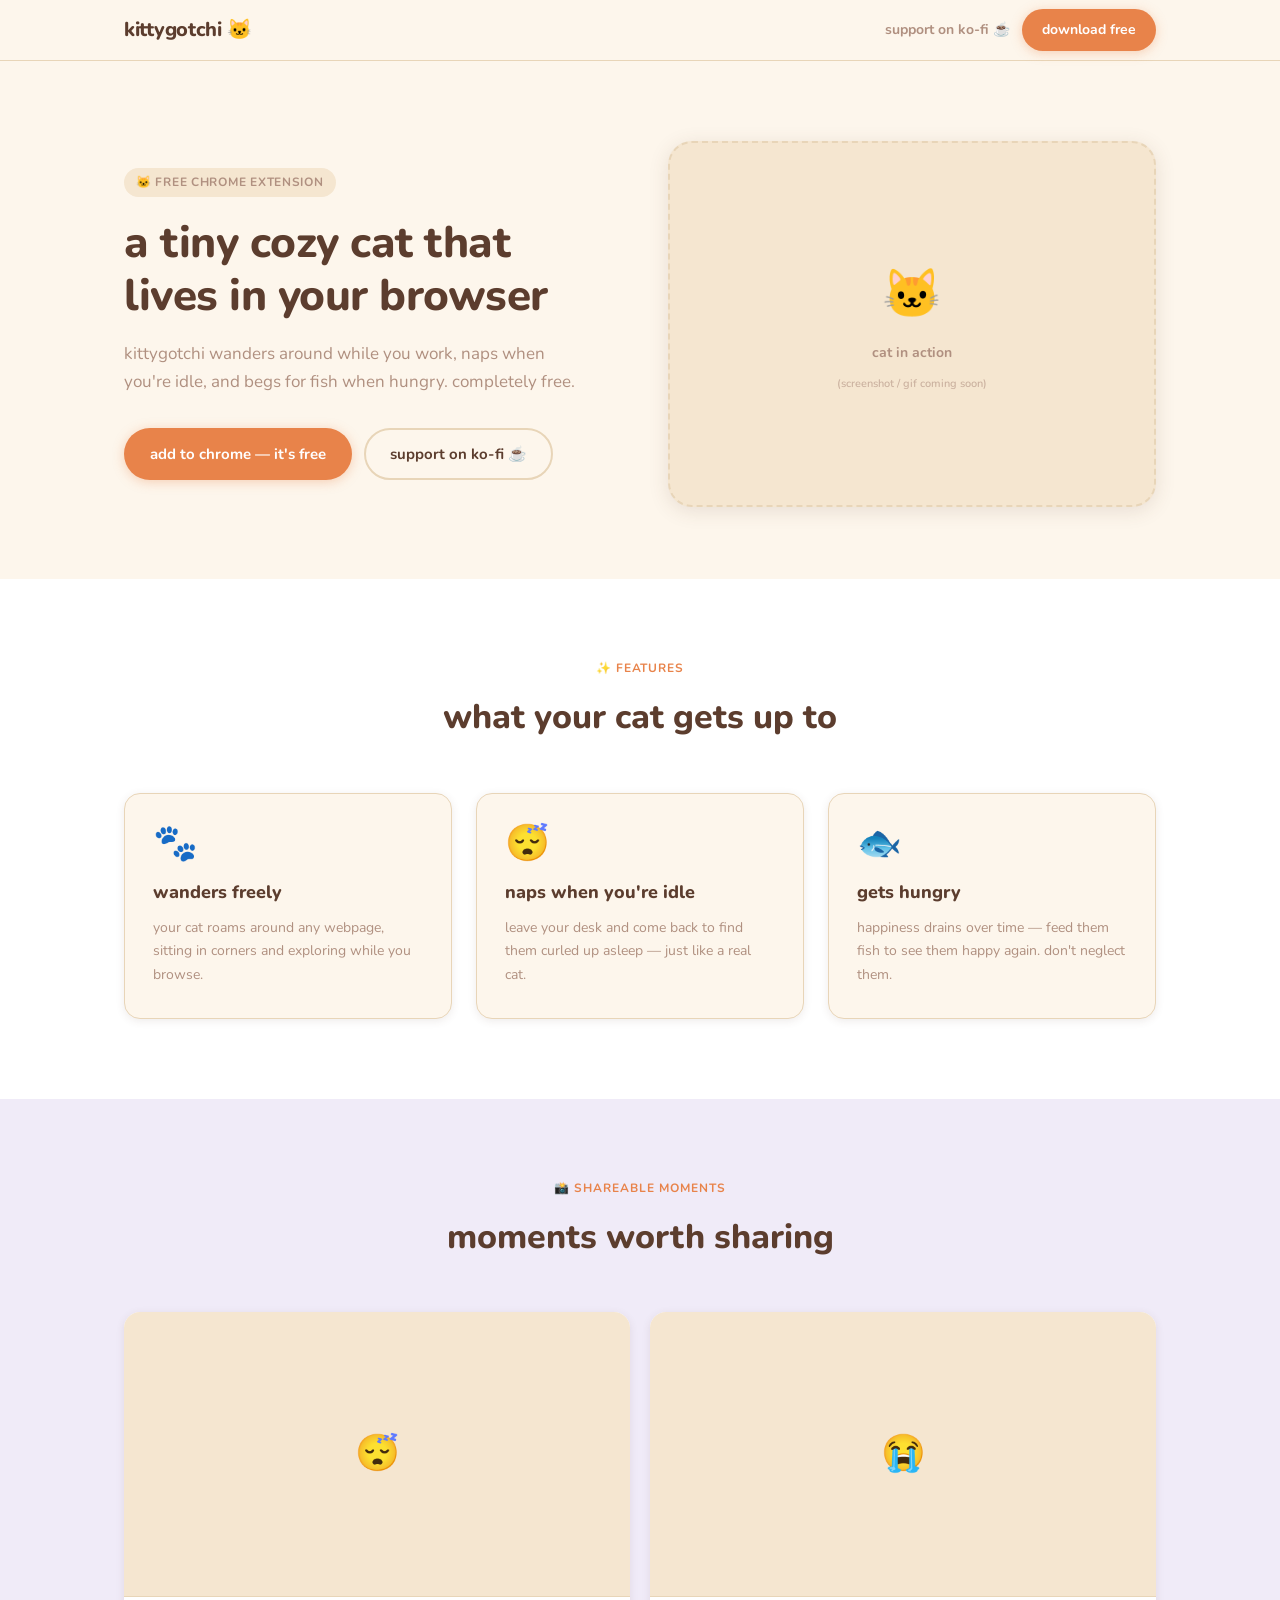
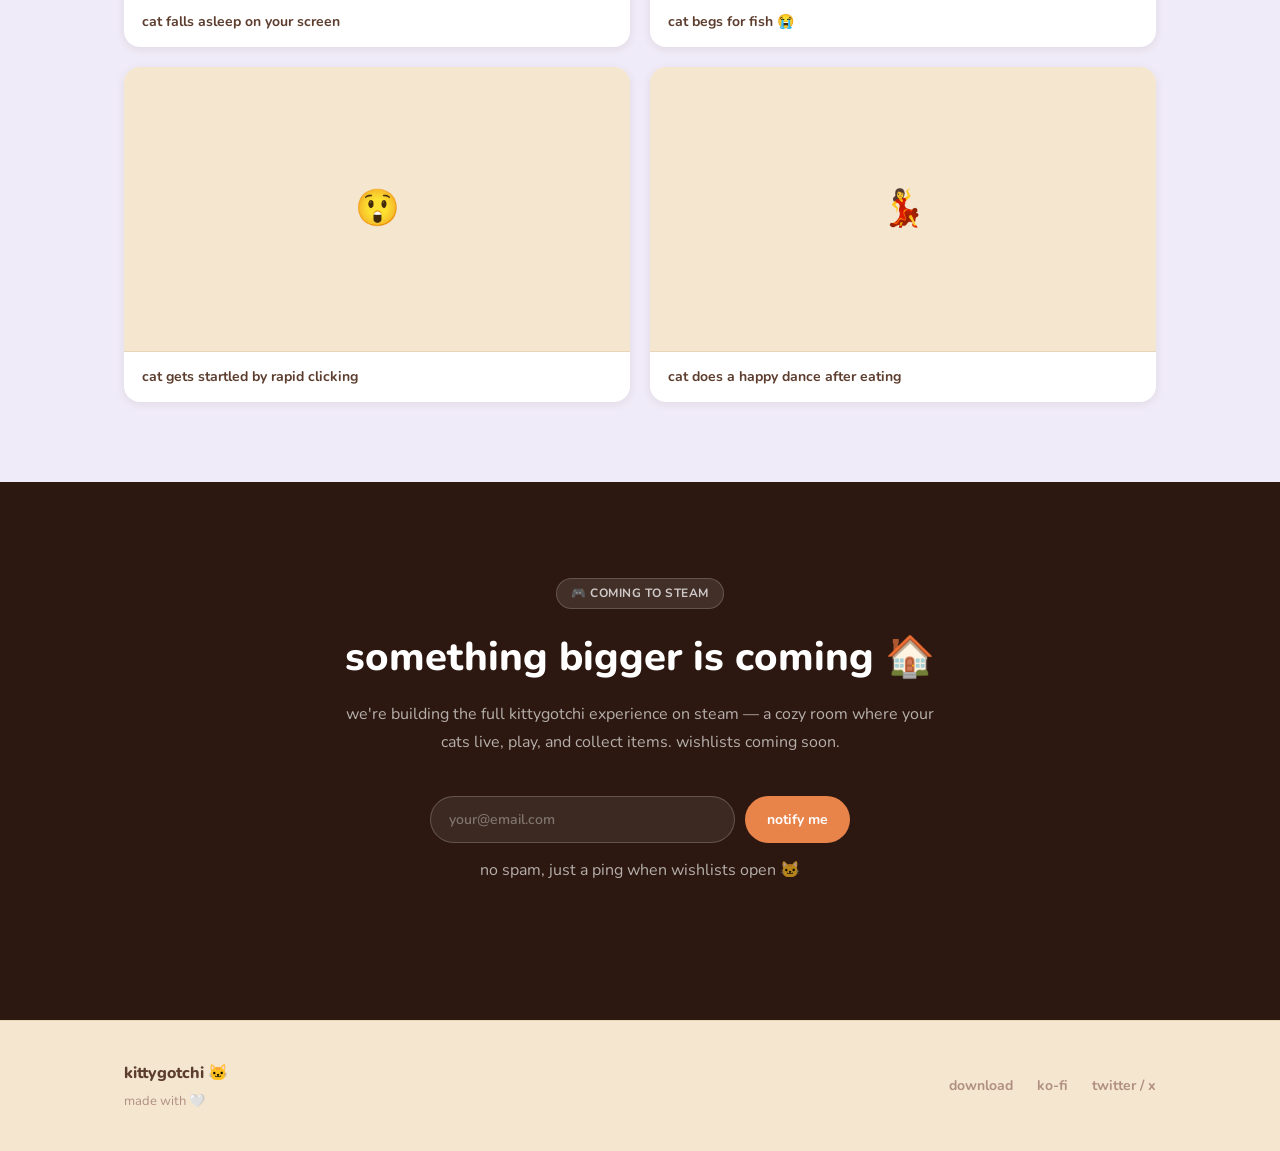
==== index.html @ 7ce7020f "initial landing page" ====
<!DOCTYPE html>
<html lang="en">
<head>
  <meta charset="UTF-8" />
  <meta name="viewport" content="width=device-width, initial-scale=1.0" />
  <title>kittygotchi — a tiny cozy cat that lives in your browser</title>
  <meta name="description" content="kittygotchi wanders around while you work, naps when you're idle, and begs for fish when hungry. free chrome extension." />
  <meta property="og:title" content="kittygotchi 🐱" />
  <meta property="og:description" content="a tiny cozy cat that lives in your browser" />
  <meta property="og:type" content="website" />
  <link rel="preconnect" href="https://fonts.googleapis.com" />
  <link rel="preconnect" href="https://fonts.gstatic.com" crossorigin />
  <link href="https://fonts.googleapis.com/css2?family=Nunito:wght@400;600;700;800&display=swap" rel="stylesheet" />
  <link rel="stylesheet" href="styles.css" />
</head>
<body>

  <!-- ── Nav ──────────────────────────────────────────────────────────────── -->
  <nav class="nav">
    <div class="container nav-inner">
      <a href="/" class="nav-logo">kittygotchi 🐱</a>
      <div class="nav-links">
        <a href="https://ko-fi.com/kittygotchi" target="_blank" rel="noopener" class="nav-kofi">
          support on ko-fi ☕
        </a>
        <a href="https://chromewebstore.google.com" class="btn btn-primary nav-download">
          download free
        </a>
      </div>
    </div>
  </nav>

  <!-- ── Hero ─────────────────────────────────────────────────────────────── -->
  <section class="hero">
    <div class="container hero-inner">
      <div class="hero-text">
        <div class="hero-tag">🐱 free chrome extension</div>
        <h1>a tiny cozy cat that lives in your browser</h1>
        <p class="hero-sub">
          kittygotchi wanders around while you work, naps when you're idle,
          and begs for fish when hungry. completely free.
        </p>
        <div class="hero-cta">
          <a href="https://chromewebstore.google.com" class="btn btn-primary">
            add to chrome — it's free
          </a>
          <a href="https://ko-fi.com/kittygotchi" target="_blank" rel="noopener" class="btn btn-outline">
            support on ko-fi ☕
          </a>
        </div>
      </div>

      <div class="hero-media">
        <div class="hero-media-icon">🐱</div>
        <span>cat in action</span>
        <span style="font-size:11px;font-weight:600;opacity:0.6;">(screenshot / gif coming soon)</span>
      </div>
    </div>
  </section>

  <!-- ── Features ─────────────────────────────────────────────────────────── -->
  <section class="features">
    <div class="container">
      <p class="section-label">✨ features</p>
      <h2 class="section-title">what your cat gets up to</h2>

      <div class="features-grid">
        <div class="feature-card">
          <div class="feature-icon">🐾</div>
          <h3>wanders freely</h3>
          <p>your cat roams around any webpage, sitting in corners and exploring while you browse.</p>
        </div>

        <div class="feature-card">
          <div class="feature-icon">😴</div>
          <h3>naps when you're idle</h3>
          <p>leave your desk and come back to find them curled up asleep — just like a real cat.</p>
        </div>

        <div class="feature-card">
          <div class="feature-icon">🐟</div>
          <h3>gets hungry</h3>
          <p>happiness drains over time — feed them fish to see them happy again. don't neglect them.</p>
        </div>
      </div>
    </div>
  </section>

  <!-- ── Viral moments ─────────────────────────────────────────────────────── -->
  <section class="moments">
    <div class="container">
      <p class="section-label">📸 shareable moments</p>
      <h2 class="section-title">moments worth sharing</h2>

      <div class="moments-grid">
        <div class="moment-card">
          <div class="moment-placeholder">😴</div>
          <div class="moment-caption">cat falls asleep on your screen</div>
        </div>

        <div class="moment-card">
          <div class="moment-placeholder">😭</div>
          <div class="moment-caption">cat begs for fish 😭</div>
        </div>

        <div class="moment-card">
          <div class="moment-placeholder">😲</div>
          <div class="moment-caption">cat gets startled by rapid clicking</div>
        </div>

        <div class="moment-card">
          <div class="moment-placeholder">💃</div>
          <div class="moment-caption">cat does a happy dance after eating</div>
        </div>
      </div>
    </div>
  </section>

  <!-- ── Steam teaser ───────────────────────────────────────────────────────── -->
  <section class="steam">
    <div class="container">
      <div class="steam-inner">
        <div class="steam-badge">🎮 coming to steam</div>
        <h2>something bigger is coming 🏠</h2>
        <p>
          we're building the full kittygotchi experience on steam — a cozy room
          where your cats live, play, and collect items. wishlists coming soon.
        </p>

        <form
          class="steam-form"
          action="https://formspree.io/f/placeholder"
          method="POST"
          id="waitlist-form"
        >
          <input
            class="steam-input"
            type="email"
            name="email"
            placeholder="your@email.com"
            required
            aria-label="Email address"
          />
          <button type="submit" class="steam-submit">notify me</button>
        </form>
        <p class="steam-note">no spam, just a ping when wishlists open 🐱</p>
      </div>
    </div>
  </section>

  <!-- ── Footer ─────────────────────────────────────────────────────────────── -->
  <footer class="footer">
    <div class="container footer-inner">
      <div>
        <div class="footer-brand">kittygotchi 🐱</div>
        <div class="footer-made">made with 🤍</div>
      </div>
      <nav class="footer-links" aria-label="Footer links">
        <a href="https://chromewebstore.google.com">download</a>
        <a href="https://ko-fi.com/kittygotchi" target="_blank" rel="noopener">ko-fi</a>
        <a href="https://twitter.com/kittygotchi" target="_blank" rel="noopener">twitter / x</a>
      </nav>
    </div>
  </footer>

  <script>
    // Formspree success / error feedback
    const form = document.getElementById('waitlist-form');
    form.addEventListener('submit', async (e) => {
      e.preventDefault();
      const btn = form.querySelector('.steam-submit');
      const original = btn.textContent;
      btn.textContent = 'sending…';
      btn.disabled = true;

      try {
        const res = await fetch(form.action, {
          method: 'POST',
          body: new FormData(form),
          headers: { Accept: 'application/json' },
        });
        if (res.ok) {
          btn.textContent = '✓ you\'re on the list!';
          form.reset();
        } else {
          throw new Error();
        }
      } catch {
        btn.textContent = 'try again';
        btn.disabled = false;
      }
    });
  </script>

</body>
</html>
---- styles.css ----
/* ── Reset & base ─────────────────────────────────────────────────────────── */
*, *::before, *::after { box-sizing: border-box; margin: 0; padding: 0; }

:root {
  --brown:      #5C3D2E;
  --orange:     #E8834A;
  --orange-dk:  #C4622D;
  --cream:      #FDF6EC;
  --beige:      #F5E6D0;
  --border:     #E8D5B8;
  --muted:      #B09080;
  --dark:       #2C1810;
  --lavender:   #F0EBF8;
  --white:      #FFFFFF;
  --shadow-sm:  0 2px 8px rgba(92,61,46,0.10);
  --shadow-md:  0 4px 20px rgba(92,61,46,0.13);
  --radius-sm:  10px;
  --radius-md:  16px;
  --radius-lg:  24px;
  --radius-full:9999px;
}

html { scroll-behavior: smooth; }

body {
  font-family: 'Nunito', sans-serif;
  color: var(--brown);
  background: var(--cream);
  line-height: 1.6;
  -webkit-font-smoothing: antialiased;
}

img { max-width: 100%; display: block; }
a { text-decoration: none; color: inherit; }

/* ── Utilities ────────────────────────────────────────────────────────────── */
.container {
  max-width: 1080px;
  margin: 0 auto;
  padding: 0 24px;
}

.btn {
  display: inline-flex;
  align-items: center;
  gap: 6px;
  padding: 12px 24px;
  border-radius: var(--radius-full);
  font-family: 'Nunito', sans-serif;
  font-weight: 700;
  font-size: 15px;
  cursor: pointer;
  border: 2px solid transparent;
  transition: background 0.15s, transform 0.1s, box-shadow 0.15s;
  white-space: nowrap;
}
.btn:active { transform: scale(0.97); }

.btn-primary {
  background: var(--orange);
  color: #fff;
  box-shadow: 0 2px 12px rgba(232,131,74,0.35);
}
.btn-primary:hover { background: var(--orange-dk); box-shadow: 0 4px 18px rgba(232,131,74,0.4); }

.btn-outline {
  background: transparent;
  color: var(--brown);
  border-color: var(--border);
}
.btn-outline:hover { border-color: var(--orange); color: var(--orange); }

.btn-outline-white {
  background: transparent;
  color: #fff;
  border-color: rgba(255,255,255,0.4);
}
.btn-outline-white:hover { border-color: #fff; background: rgba(255,255,255,0.07); }

/* ── Nav ──────────────────────────────────────────────────────────────────── */
.nav {
  position: sticky;
  top: 0;
  z-index: 100;
  background: rgba(253,246,236,0.92);
  backdrop-filter: blur(12px);
  -webkit-backdrop-filter: blur(12px);
  border-bottom: 1px solid var(--border);
}

.nav-inner {
  display: flex;
  align-items: center;
  justify-content: space-between;
  height: 60px;
}

.nav-logo {
  font-size: 20px;
  font-weight: 800;
  color: var(--brown);
  letter-spacing: -0.3px;
}

.nav-links {
  display: flex;
  align-items: center;
  gap: 12px;
}

.nav-kofi {
  font-weight: 700;
  font-size: 14px;
  color: var(--muted);
  transition: color 0.15s;
}
.nav-kofi:hover { color: var(--orange); }

.nav-download {
  padding: 8px 18px;
  font-size: 14px;
}

/* ── Hero ─────────────────────────────────────────────────────────────────── */
.hero {
  background: var(--cream);
  padding: 80px 0 72px;
}

.hero-inner {
  display: grid;
  grid-template-columns: 1fr 1fr;
  gap: 56px;
  align-items: center;
}

.hero-tag {
  display: inline-flex;
  align-items: center;
  gap: 6px;
  background: var(--beige);
  color: var(--muted);
  font-size: 12px;
  font-weight: 700;
  letter-spacing: 0.06em;
  text-transform: uppercase;
  padding: 5px 12px;
  border-radius: var(--radius-full);
  margin-bottom: 20px;
}

.hero h1 {
  font-size: clamp(28px, 4vw, 44px);
  font-weight: 800;
  line-height: 1.2;
  color: var(--brown);
  margin-bottom: 18px;
  letter-spacing: -0.5px;
}

.hero-sub {
  font-size: 17px;
  color: var(--muted);
  margin-bottom: 32px;
  max-width: 460px;
  line-height: 1.65;
}

.hero-cta {
  display: flex;
  align-items: center;
  gap: 12px;
  flex-wrap: wrap;
}

.hero-media {
  background: var(--beige);
  border-radius: var(--radius-lg);
  box-shadow: var(--shadow-md);
  aspect-ratio: 4/3;
  display: flex;
  flex-direction: column;
  align-items: center;
  justify-content: center;
  gap: 10px;
  border: 2px dashed var(--border);
  color: var(--muted);
  font-size: 14px;
  font-weight: 700;
}

.hero-media-icon {
  font-size: 48px;
}

/* ── Features ─────────────────────────────────────────────────────────────── */
.features {
  padding: 80px 0;
  background: var(--white);
}

.section-label {
  text-align: center;
  font-size: 12px;
  font-weight: 700;
  letter-spacing: 0.08em;
  text-transform: uppercase;
  color: var(--orange);
  margin-bottom: 12px;
}

.section-title {
  text-align: center;
  font-size: clamp(22px, 3vw, 34px);
  font-weight: 800;
  color: var(--brown);
  margin-bottom: 48px;
}

.features-grid {
  display: grid;
  grid-template-columns: repeat(3, 1fr);
  gap: 24px;
}

.feature-card {
  background: var(--cream);
  border-radius: var(--radius-md);
  padding: 32px 28px;
  box-shadow: var(--shadow-sm);
  border: 1px solid var(--border);
  transition: transform 0.2s, box-shadow 0.2s;
}
.feature-card:hover {
  transform: translateY(-3px);
  box-shadow: var(--shadow-md);
}

.feature-icon {
  font-size: 36px;
  margin-bottom: 16px;
  line-height: 1;
}

.feature-card h3 {
  font-size: 18px;
  font-weight: 800;
  color: var(--brown);
  margin-bottom: 10px;
}

.feature-card p {
  font-size: 14px;
  color: var(--muted);
  line-height: 1.65;
}

/* ── Viral moments ────────────────────────────────────────────────────────── */
.moments {
  padding: 80px 0;
  background: var(--lavender);
}

.moments-grid {
  display: grid;
  grid-template-columns: 1fr 1fr;
  gap: 20px;
}

.moment-card {
  background: var(--white);
  border-radius: var(--radius-md);
  overflow: hidden;
  box-shadow: var(--shadow-sm);
  transition: transform 0.2s, box-shadow 0.2s;
}
.moment-card:hover {
  transform: translateY(-3px);
  box-shadow: var(--shadow-md);
}

.moment-placeholder {
  background: var(--beige);
  aspect-ratio: 16/9;
  display: flex;
  align-items: center;
  justify-content: center;
  font-size: 36px;
  border-bottom: 1px solid var(--border);
}

.moment-caption {
  padding: 14px 18px;
  font-size: 14px;
  font-weight: 700;
  color: var(--brown);
}

/* ── Steam teaser ─────────────────────────────────────────────────────────── */
.steam {
  padding: 96px 0;
  background: var(--dark);
  color: #fff;
}

.steam-inner {
  max-width: 600px;
  margin: 0 auto;
  text-align: center;
}

.steam-badge {
  display: inline-flex;
  align-items: center;
  gap: 7px;
  background: rgba(255,255,255,0.10);
  border: 1px solid rgba(255,255,255,0.18);
  border-radius: var(--radius-full);
  padding: 5px 14px;
  font-size: 12px;
  font-weight: 700;
  color: rgba(255,255,255,0.75);
  letter-spacing: 0.05em;
  text-transform: uppercase;
  margin-bottom: 24px;
}

.steam h2 {
  font-size: clamp(24px, 3.5vw, 40px);
  font-weight: 800;
  line-height: 1.2;
  margin-bottom: 20px;
  color: #fff;
}

.steam p {
  font-size: 16px;
  color: rgba(255,255,255,0.65);
  line-height: 1.7;
  margin-bottom: 40px;
}

.steam-form {
  display: flex;
  gap: 10px;
  max-width: 420px;
  margin: 0 auto;
}

.steam-input {
  flex: 1;
  padding: 13px 18px;
  border-radius: var(--radius-full);
  border: 1.5px solid rgba(255,255,255,0.2);
  background: rgba(255,255,255,0.08);
  color: #fff;
  font-family: 'Nunito', sans-serif;
  font-size: 14px;
  font-weight: 600;
  outline: none;
  transition: border-color 0.15s, background 0.15s;
}
.steam-input::placeholder { color: rgba(255,255,255,0.35); }
.steam-input:focus {
  border-color: rgba(255,255,255,0.5);
  background: rgba(255,255,255,0.12);
}

.steam-submit {
  padding: 13px 22px;
  border-radius: var(--radius-full);
  background: var(--orange);
  color: #fff;
  font-family: 'Nunito', sans-serif;
  font-size: 14px;
  font-weight: 700;
  border: none;
  cursor: pointer;
  transition: background 0.15s, transform 0.1s;
  white-space: nowrap;
}
.steam-submit:hover { background: var(--orange-dk); }
.steam-submit:active { transform: scale(0.97); }

.steam-note {
  margin-top: 14px;
  font-size: 12px;
  color: rgba(255,255,255,0.35);
}

/* ── Footer ───────────────────────────────────────────────────────────────── */
.footer {
  background: var(--beige);
  border-top: 1px solid var(--border);
  padding: 40px 0;
}

.footer-inner {
  display: flex;
  align-items: center;
  justify-content: space-between;
  gap: 24px;
  flex-wrap: wrap;
}

.footer-brand {
  font-size: 16px;
  font-weight: 800;
  color: var(--brown);
}

.footer-made {
  font-size: 13px;
  color: var(--muted);
  margin-top: 4px;
}

.footer-links {
  display: flex;
  gap: 24px;
  flex-wrap: wrap;
}

.footer-links a {
  font-size: 14px;
  font-weight: 700;
  color: var(--muted);
  transition: color 0.15s;
}
.footer-links a:hover { color: var(--orange); }

/* ── Responsive ───────────────────────────────────────────────────────────── */
@media (max-width: 768px) {
  .hero-inner {
    grid-template-columns: 1fr;
    gap: 40px;
  }
  .hero-media { order: -1; }

  .features-grid { grid-template-columns: 1fr; gap: 16px; }

  .moments-grid { grid-template-columns: 1fr; }

  .steam-form { flex-direction: column; }

  .footer-inner { flex-direction: column; align-items: flex-start; gap: 20px; }

  .nav-kofi { display: none; }
}

@media (max-width: 480px) {
  .hero { padding: 48px 0 56px; }
  .hero-cta { flex-direction: column; align-items: flex-start; }
  .features, .moments, .steam { padding: 60px 0; }
  .section-title { margin-bottom: 32px; }
}
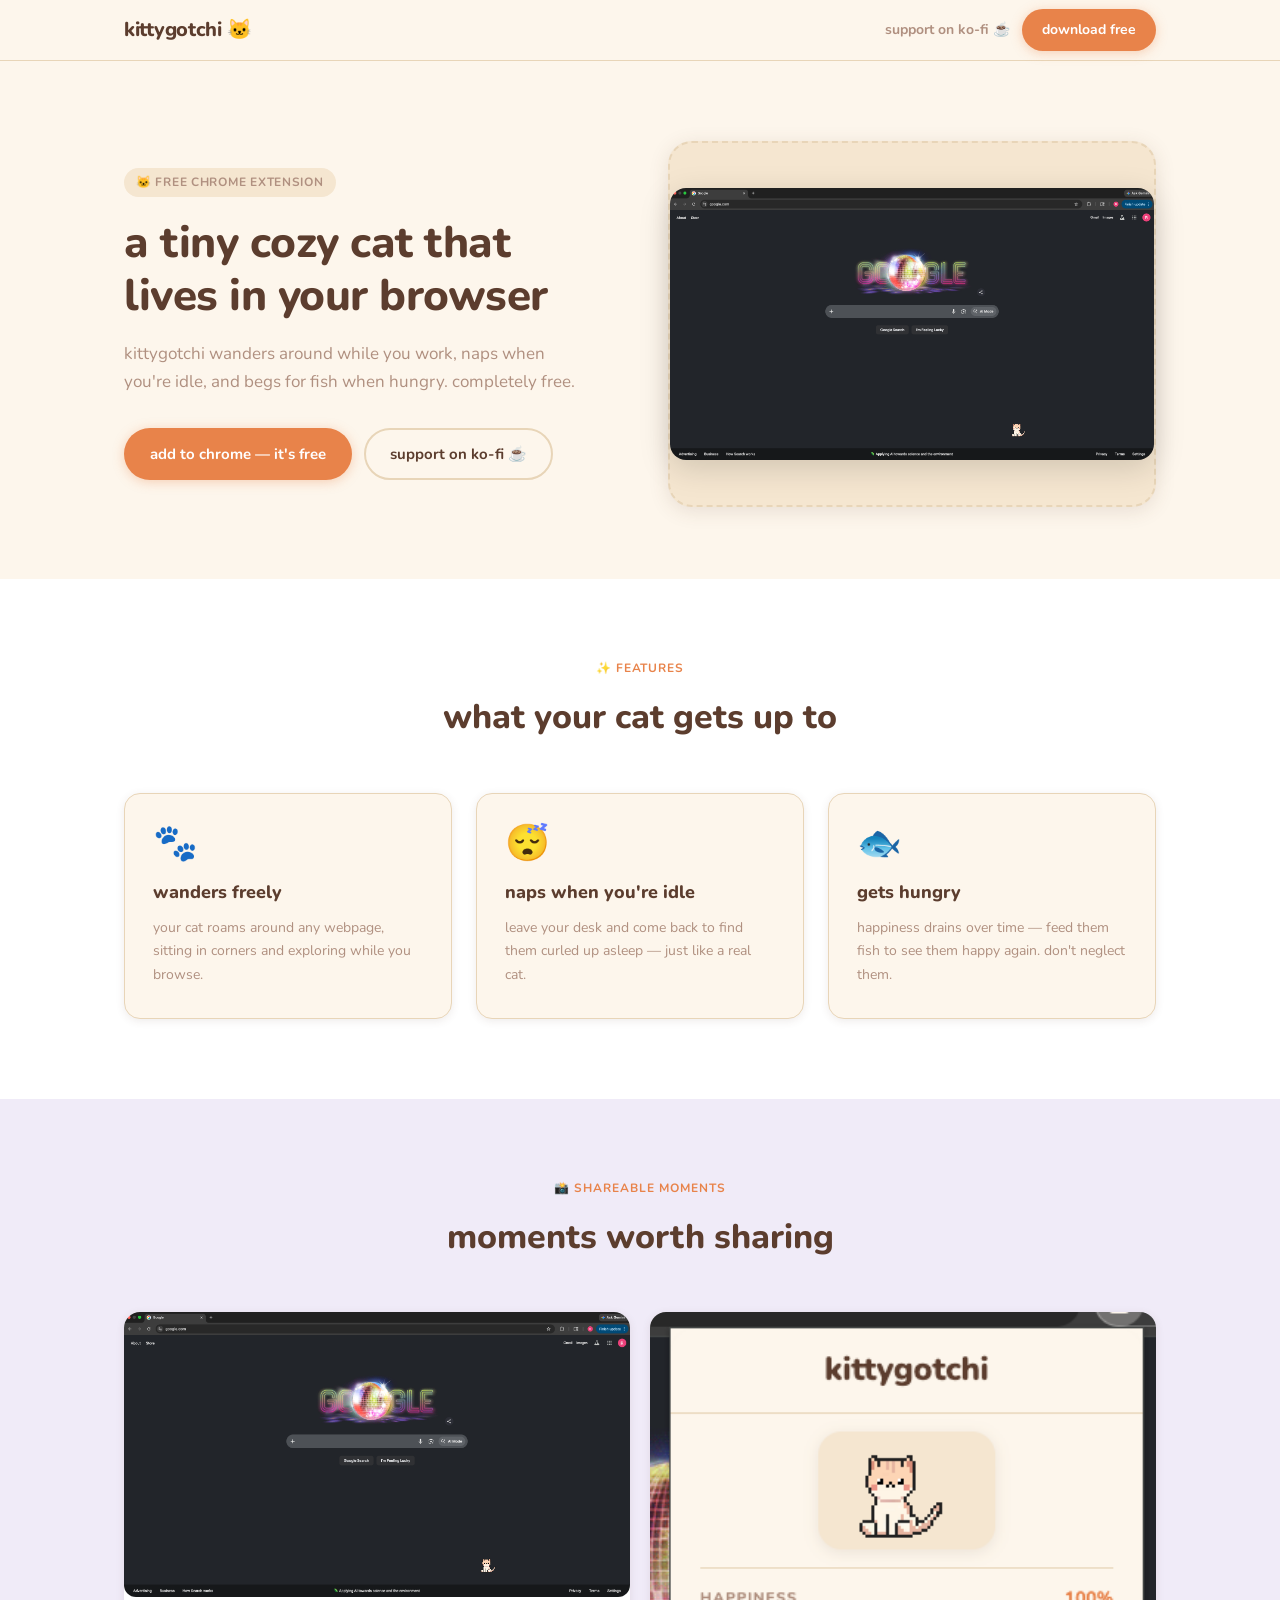
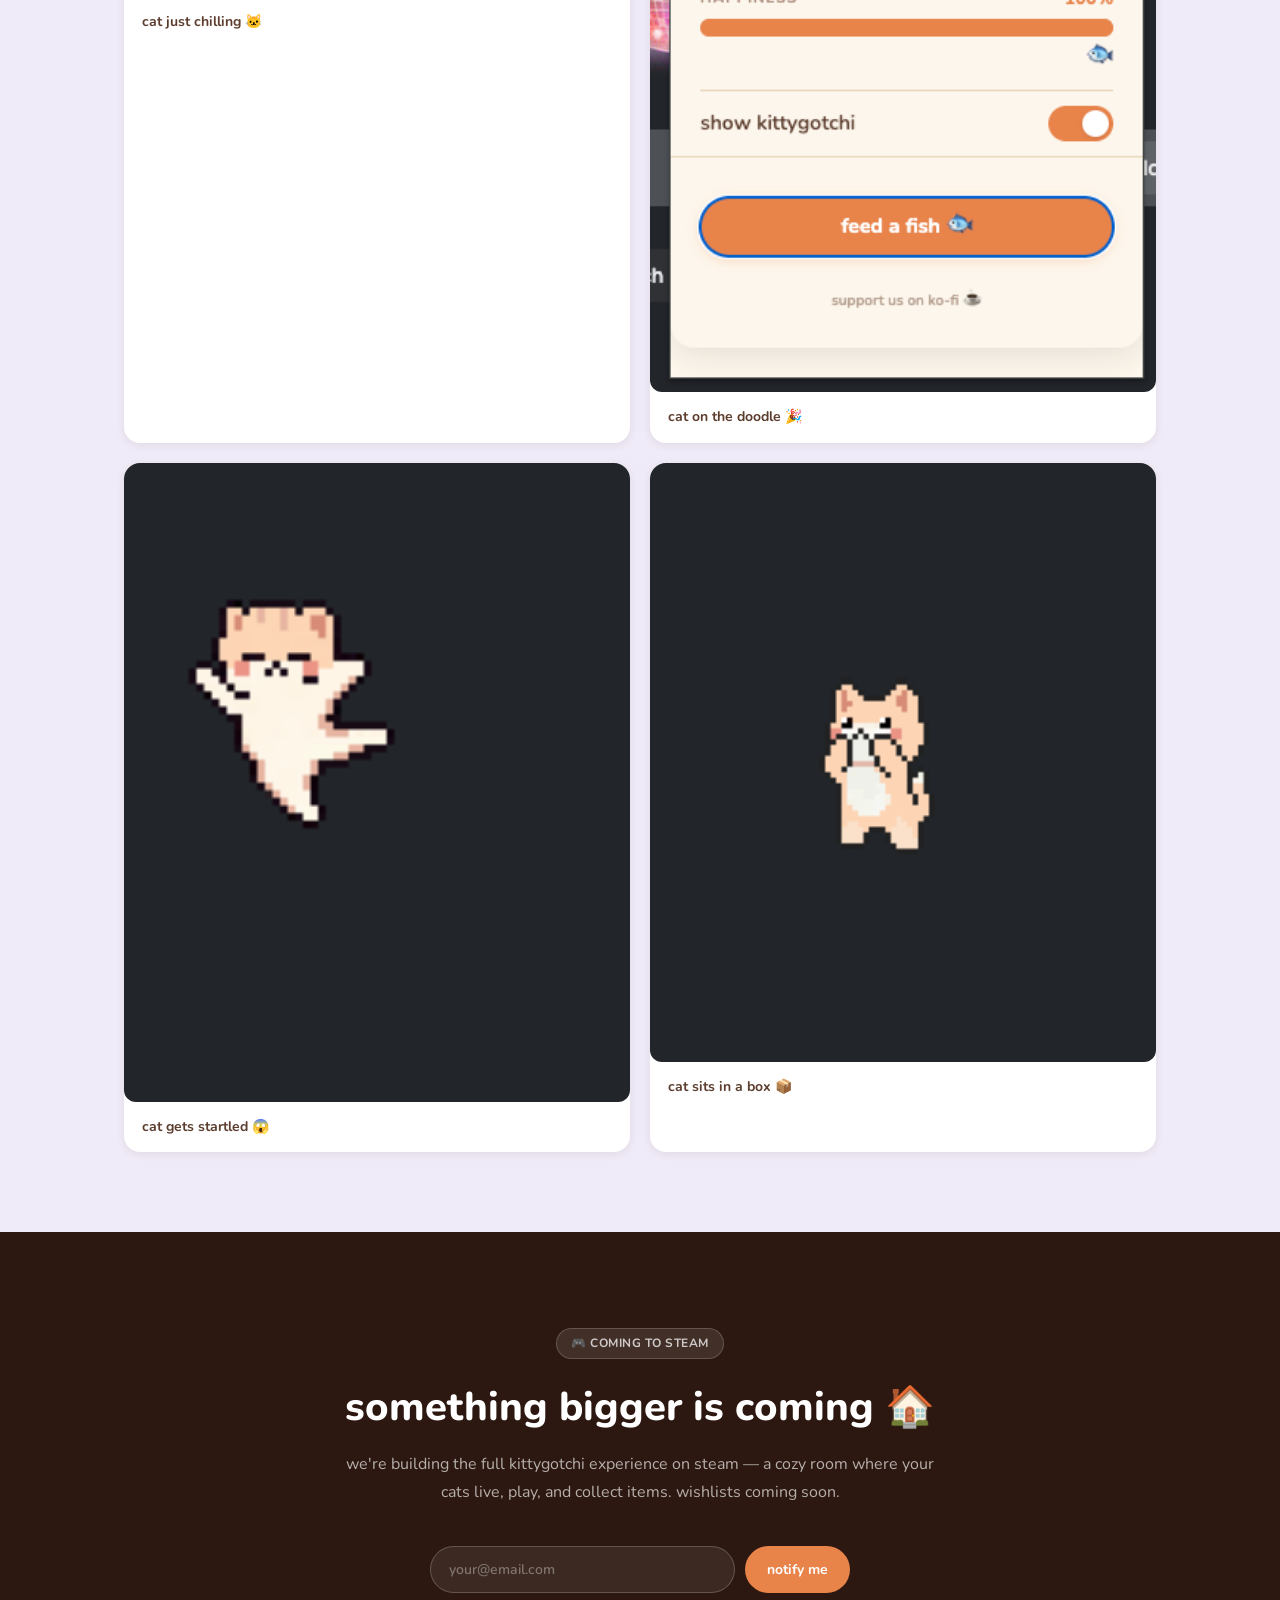
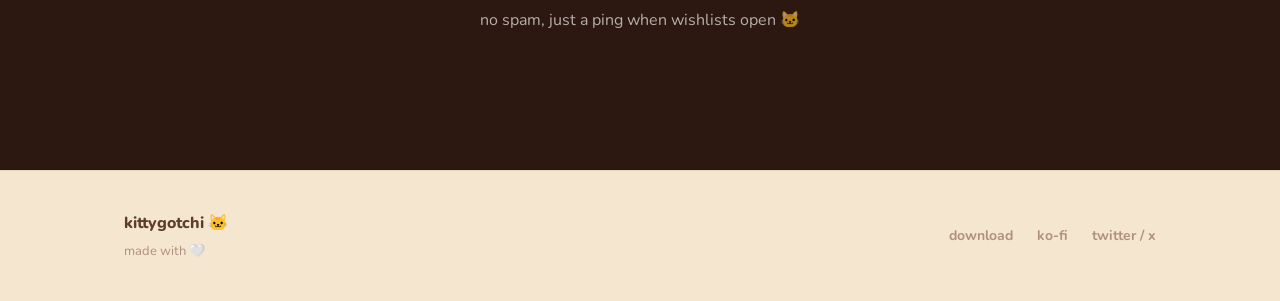
==== commit a7926a69: "add real screenshots Replace placeholder hero and viral moment cards with actual kittygotchi screens" ====
--- a/index.html
+++ b/index.html
@@ -11,7 +11,464 @@
   <link rel="preconnect" href="https://fonts.googleapis.com" />
   <link rel="preconnect" href="https://fonts.gstatic.com" crossorigin />
   <link href="https://fonts.googleapis.com/css2?family=Nunito:wght@400;600;700;800&display=swap" rel="stylesheet" />
-  <link rel="stylesheet" href="styles.css" />
+  <style>
+/* ── Reset & base ─────────────────────────────────────────────────────────── */
+*, *::before, *::after { box-sizing: border-box; margin: 0; padding: 0; }
+
+:root {
+  --brown:      #5C3D2E;
+  --orange:     #E8834A;
+  --orange-dk:  #C4622D;
+  --cream:      #FDF6EC;
+  --beige:      #F5E6D0;
+  --border:     #E8D5B8;
+  --muted:      #B09080;
+  --dark:       #2C1810;
+  --lavender:   #F0EBF8;
+  --white:      #FFFFFF;
+  --shadow-sm:  0 2px 8px rgba(92,61,46,0.10);
+  --shadow-md:  0 4px 20px rgba(92,61,46,0.13);
+  --radius-sm:  10px;
+  --radius-md:  16px;
+  --radius-lg:  24px;
+  --radius-full:9999px;
+}
+
+html { scroll-behavior: smooth; }
+
+body {
+  font-family: 'Nunito', sans-serif;
+  color: var(--brown);
+  background: var(--cream);
+  line-height: 1.6;
+  -webkit-font-smoothing: antialiased;
+}
+
+img { max-width: 100%; display: block; }
+a { text-decoration: none; color: inherit; }
+
+/* ── Utilities ────────────────────────────────────────────────────────────── */
+.container {
+  max-width: 1080px;
+  margin: 0 auto;
+  padding: 0 24px;
+}
+
+.btn {
+  display: inline-flex;
+  align-items: center;
+  gap: 6px;
+  padding: 12px 24px;
+  border-radius: var(--radius-full);
+  font-family: 'Nunito', sans-serif;
+  font-weight: 700;
+  font-size: 15px;
+  cursor: pointer;
+  border: 2px solid transparent;
+  transition: background 0.15s, transform 0.1s, box-shadow 0.15s;
+  white-space: nowrap;
+}
+.btn:active { transform: scale(0.97); }
+
+.btn-primary {
+  background: var(--orange);
+  color: #fff;
+  box-shadow: 0 2px 12px rgba(232,131,74,0.35);
+}
+.btn-primary:hover { background: var(--orange-dk); box-shadow: 0 4px 18px rgba(232,131,74,0.4); }
+
+.btn-outline {
+  background: transparent;
+  color: var(--brown);
+  border-color: var(--border);
+}
+.btn-outline:hover { border-color: var(--orange); color: var(--orange); }
+
+.btn-outline-white {
+  background: transparent;
+  color: #fff;
+  border-color: rgba(255,255,255,0.4);
+}
+.btn-outline-white:hover { border-color: #fff; background: rgba(255,255,255,0.07); }
+
+/* ── Nav ──────────────────────────────────────────────────────────────────── */
+.nav {
+  position: sticky;
+  top: 0;
+  z-index: 100;
+  background: rgba(253,246,236,0.92);
+  backdrop-filter: blur(12px);
+  -webkit-backdrop-filter: blur(12px);
+  border-bottom: 1px solid var(--border);
+}
+
+.nav-inner {
+  display: flex;
+  align-items: center;
+  justify-content: space-between;
+  height: 60px;
+}
+
+.nav-logo {
+  font-size: 20px;
+  font-weight: 800;
+  color: var(--brown);
+  letter-spacing: -0.3px;
+}
+
+.nav-links {
+  display: flex;
+  align-items: center;
+  gap: 12px;
+}
+
+.nav-kofi {
+  font-weight: 700;
+  font-size: 14px;
+  color: var(--muted);
+  transition: color 0.15s;
+}
+.nav-kofi:hover { color: var(--orange); }
+
+.nav-download {
+  padding: 8px 18px;
+  font-size: 14px;
+}
+
+/* ── Hero ─────────────────────────────────────────────────────────────────── */
+.hero {
+  background: var(--cream);
+  padding: 80px 0 72px;
+}
+
+.hero-inner {
+  display: grid;
+  grid-template-columns: 1fr 1fr;
+  gap: 56px;
+  align-items: center;
+}
+
+.hero-tag {
+  display: inline-flex;
+  align-items: center;
+  gap: 6px;
+  background: var(--beige);
+  color: var(--muted);
+  font-size: 12px;
+  font-weight: 700;
+  letter-spacing: 0.06em;
+  text-transform: uppercase;
+  padding: 5px 12px;
+  border-radius: var(--radius-full);
+  margin-bottom: 20px;
+}
+
+.hero h1 {
+  font-size: clamp(28px, 4vw, 44px);
+  font-weight: 800;
+  line-height: 1.2;
+  color: var(--brown);
+  margin-bottom: 18px;
+  letter-spacing: -0.5px;
+}
+
+.hero-sub {
+  font-size: 17px;
+  color: var(--muted);
+  margin-bottom: 32px;
+  max-width: 460px;
+  line-height: 1.65;
+}
+
+.hero-cta {
+  display: flex;
+  align-items: center;
+  gap: 12px;
+  flex-wrap: wrap;
+}
+
+.hero-media {
+  background: var(--beige);
+  border-radius: var(--radius-lg);
+  box-shadow: var(--shadow-md);
+  aspect-ratio: 4/3;
+  display: flex;
+  flex-direction: column;
+  align-items: center;
+  justify-content: center;
+  gap: 10px;
+  border: 2px dashed var(--border);
+  color: var(--muted);
+  font-size: 14px;
+  font-weight: 700;
+}
+
+.hero-media-icon {
+  font-size: 48px;
+}
+
+/* ── Features ─────────────────────────────────────────────────────────────── */
+.features {
+  padding: 80px 0;
+  background: var(--white);
+}
+
+.section-label {
+  text-align: center;
+  font-size: 12px;
+  font-weight: 700;
+  letter-spacing: 0.08em;
+  text-transform: uppercase;
+  color: var(--orange);
+  margin-bottom: 12px;
+}
+
+.section-title {
+  text-align: center;
+  font-size: clamp(22px, 3vw, 34px);
+  font-weight: 800;
+  color: var(--brown);
+  margin-bottom: 48px;
+}
+
+.features-grid {
+  display: grid;
+  grid-template-columns: repeat(3, 1fr);
+  gap: 24px;
+}
+
+.feature-card {
+  background: var(--cream);
+  border-radius: var(--radius-md);
+  padding: 32px 28px;
+  box-shadow: var(--shadow-sm);
+  border: 1px solid var(--border);
+  transition: transform 0.2s, box-shadow 0.2s;
+}
+.feature-card:hover {
+  transform: translateY(-3px);
+  box-shadow: var(--shadow-md);
+}
+
+.feature-icon {
+  font-size: 36px;
+  margin-bottom: 16px;
+  line-height: 1;
+}
+
+.feature-card h3 {
+  font-size: 18px;
+  font-weight: 800;
+  color: var(--brown);
+  margin-bottom: 10px;
+}
+
+.feature-card p {
+  font-size: 14px;
+  color: var(--muted);
+  line-height: 1.65;
+}
+
+/* ── Viral moments ────────────────────────────────────────────────────────── */
+.moments {
+  padding: 80px 0;
+  background: var(--lavender);
+}
+
+.moments-grid {
+  display: grid;
+  grid-template-columns: 1fr 1fr;
+  gap: 20px;
+}
+
+.moment-card {
+  background: var(--white);
+  border-radius: var(--radius-md);
+  overflow: hidden;
+  box-shadow: var(--shadow-sm);
+  transition: transform 0.2s, box-shadow 0.2s;
+}
+.moment-card:hover {
+  transform: translateY(-3px);
+  box-shadow: var(--shadow-md);
+}
+
+.moment-placeholder {
+  background: var(--beige);
+  aspect-ratio: 16/9;
+  display: flex;
+  align-items: center;
+  justify-content: center;
+  font-size: 36px;
+  border-bottom: 1px solid var(--border);
+}
+
+.moment-caption {
+  padding: 14px 18px;
+  font-size: 14px;
+  font-weight: 700;
+  color: var(--brown);
+}
+
+/* ── Steam teaser ─────────────────────────────────────────────────────────── */
+.steam {
+  padding: 96px 0;
+  background: var(--dark);
+  color: #fff;
+}
+
+.steam-inner {
+  max-width: 600px;
+  margin: 0 auto;
+  text-align: center;
+}
+
+.steam-badge {
+  display: inline-flex;
+  align-items: center;
+  gap: 7px;
+  background: rgba(255,255,255,0.10);
+  border: 1px solid rgba(255,255,255,0.18);
+  border-radius: var(--radius-full);
+  padding: 5px 14px;
+  font-size: 12px;
+  font-weight: 700;
+  color: rgba(255,255,255,0.75);
+  letter-spacing: 0.05em;
+  text-transform: uppercase;
+  margin-bottom: 24px;
+}
+
+.steam h2 {
+  font-size: clamp(24px, 3.5vw, 40px);
+  font-weight: 800;
+  line-height: 1.2;
+  margin-bottom: 20px;
+  color: #fff;
+}
+
+.steam p {
+  font-size: 16px;
+  color: rgba(255,255,255,0.65);
+  line-height: 1.7;
+  margin-bottom: 40px;
+}
+
+.steam-form {
+  display: flex;
+  gap: 10px;
+  max-width: 420px;
+  margin: 0 auto;
+}
+
+.steam-input {
+  flex: 1;
+  padding: 13px 18px;
+  border-radius: var(--radius-full);
+  border: 1.5px solid rgba(255,255,255,0.2);
+  background: rgba(255,255,255,0.08);
+  color: #fff;
+  font-family: 'Nunito', sans-serif;
+  font-size: 14px;
+  font-weight: 600;
+  outline: none;
+  transition: border-color 0.15s, background 0.15s;
+}
+.steam-input::placeholder { color: rgba(255,255,255,0.35); }
+.steam-input:focus {
+  border-color: rgba(255,255,255,0.5);
+  background: rgba(255,255,255,0.12);
+}
+
+.steam-submit {
+  padding: 13px 22px;
+  border-radius: var(--radius-full);
+  background: var(--orange);
+  color: #fff;
+  font-family: 'Nunito', sans-serif;
+  font-size: 14px;
+  font-weight: 700;
+  border: none;
+  cursor: pointer;
+  transition: background 0.15s, transform 0.1s;
+  white-space: nowrap;
+}
+.steam-submit:hover { background: var(--orange-dk); }
+.steam-submit:active { transform: scale(0.97); }
+
+.steam-note {
+  margin-top: 14px;
+  font-size: 12px;
+  color: rgba(255,255,255,0.35);
+}
+
+/* ── Footer ───────────────────────────────────────────────────────────────── */
+.footer {
+  background: var(--beige);
+  border-top: 1px solid var(--border);
+  padding: 40px 0;
+}
+
+.footer-inner {
+  display: flex;
+  align-items: center;
+  justify-content: space-between;
+  gap: 24px;
+  flex-wrap: wrap;
+}
+
+.footer-brand {
+  font-size: 16px;
+  font-weight: 800;
+  color: var(--brown);
+}
+
+.footer-made {
+  font-size: 13px;
+  color: var(--muted);
+  margin-top: 4px;
+}
+
+.footer-links {
+  display: flex;
+  gap: 24px;
+  flex-wrap: wrap;
+}
+
+.footer-links a {
+  font-size: 14px;
+  font-weight: 700;
+  color: var(--muted);
+  transition: color 0.15s;
+}
+.footer-links a:hover { color: var(--orange); }
+
+/* ── Responsive ───────────────────────────────────────────────────────────── */
+@media (max-width: 768px) {
+  .hero-inner {
+    grid-template-columns: 1fr;
+    gap: 40px;
+  }
+  .hero-media { order: -1; }
+
+  .features-grid { grid-template-columns: 1fr; gap: 16px; }
+
+  .moments-grid { grid-template-columns: 1fr; }
+
+  .steam-form { flex-direction: column; }
+
+  .footer-inner { flex-direction: column; align-items: flex-start; gap: 20px; }
+
+  .nav-kofi { display: none; }
+}
+
+@media (max-width: 480px) {
+  .hero { padding: 48px 0 56px; }
+  .hero-cta { flex-direction: column; align-items: flex-start; }
+  .features, .moments, .steam { padding: 60px 0; }
+  .section-title { margin-bottom: 32px; }
+}
+  </style>
 </head>
 <body>
 
@@ -51,9 +508,7 @@
       </div>
 
       <div class="hero-media">
-        <div class="hero-media-icon">🐱</div>
-        <span>cat in action</span>
-        <span style="font-size:11px;font-weight:600;opacity:0.6;">(screenshot / gif coming soon)</span>
+        <img src="images/kittypic1.png" alt="kittygotchi in action" style="width:100%; max-width:640px; border-radius:16px; box-shadow:0 8px 32px rgba(0,0,0,0.15);">
       </div>
     </div>
   </section>
@@ -94,23 +549,23 @@
 
       <div class="moments-grid">
         <div class="moment-card">
-          <div class="moment-placeholder">😴</div>
-          <div class="moment-caption">cat falls asleep on your screen</div>
+          <img src="images/kittypic1.png" alt="cat just chilling" style="width:100%; border-radius:12px;">
+          <div class="moment-caption">cat just chilling 🐱</div>
         </div>
 
         <div class="moment-card">
-          <div class="moment-placeholder">😭</div>
-          <div class="moment-caption">cat begs for fish 😭</div>
+          <img src="images/popupimage.png" alt="cat on the doodle" style="width:100%; border-radius:12px;">
+          <div class="moment-caption">cat on the doodle 🎉</div>
         </div>
 
         <div class="moment-card">
-          <div class="moment-placeholder">😲</div>
-          <div class="moment-caption">cat gets startled by rapid clicking</div>
+          <img src="images/kittypic3.png" alt="cat gets startled" style="width:100%; border-radius:12px;">
+          <div class="moment-caption">cat gets startled 😱</div>
         </div>
 
         <div class="moment-card">
-          <div class="moment-placeholder">💃</div>
-          <div class="moment-caption">cat does a happy dance after eating</div>
+          <img src="images/kittypic4.png" alt="cat sits in a box" style="width:100%; border-radius:12px;">
+          <div class="moment-caption">cat sits in a box 📦</div>
         </div>
       </div>
     </div>
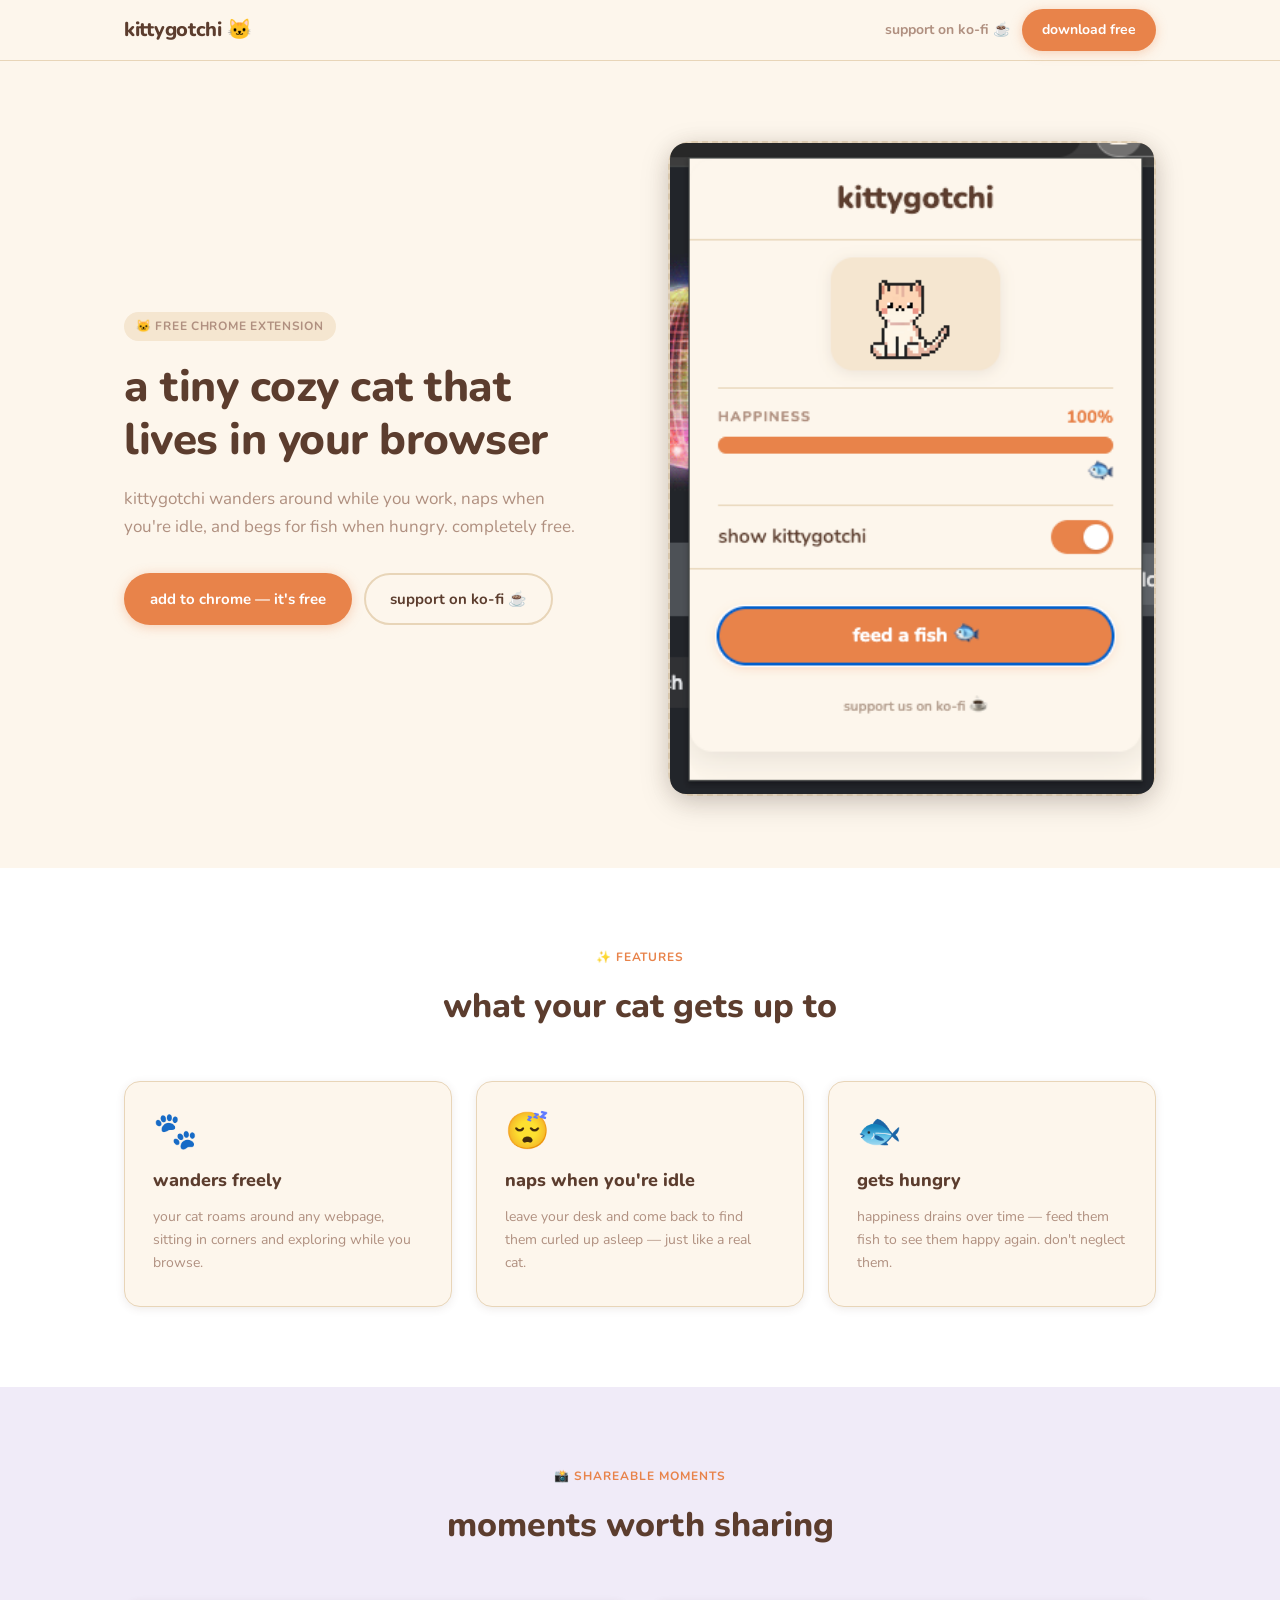
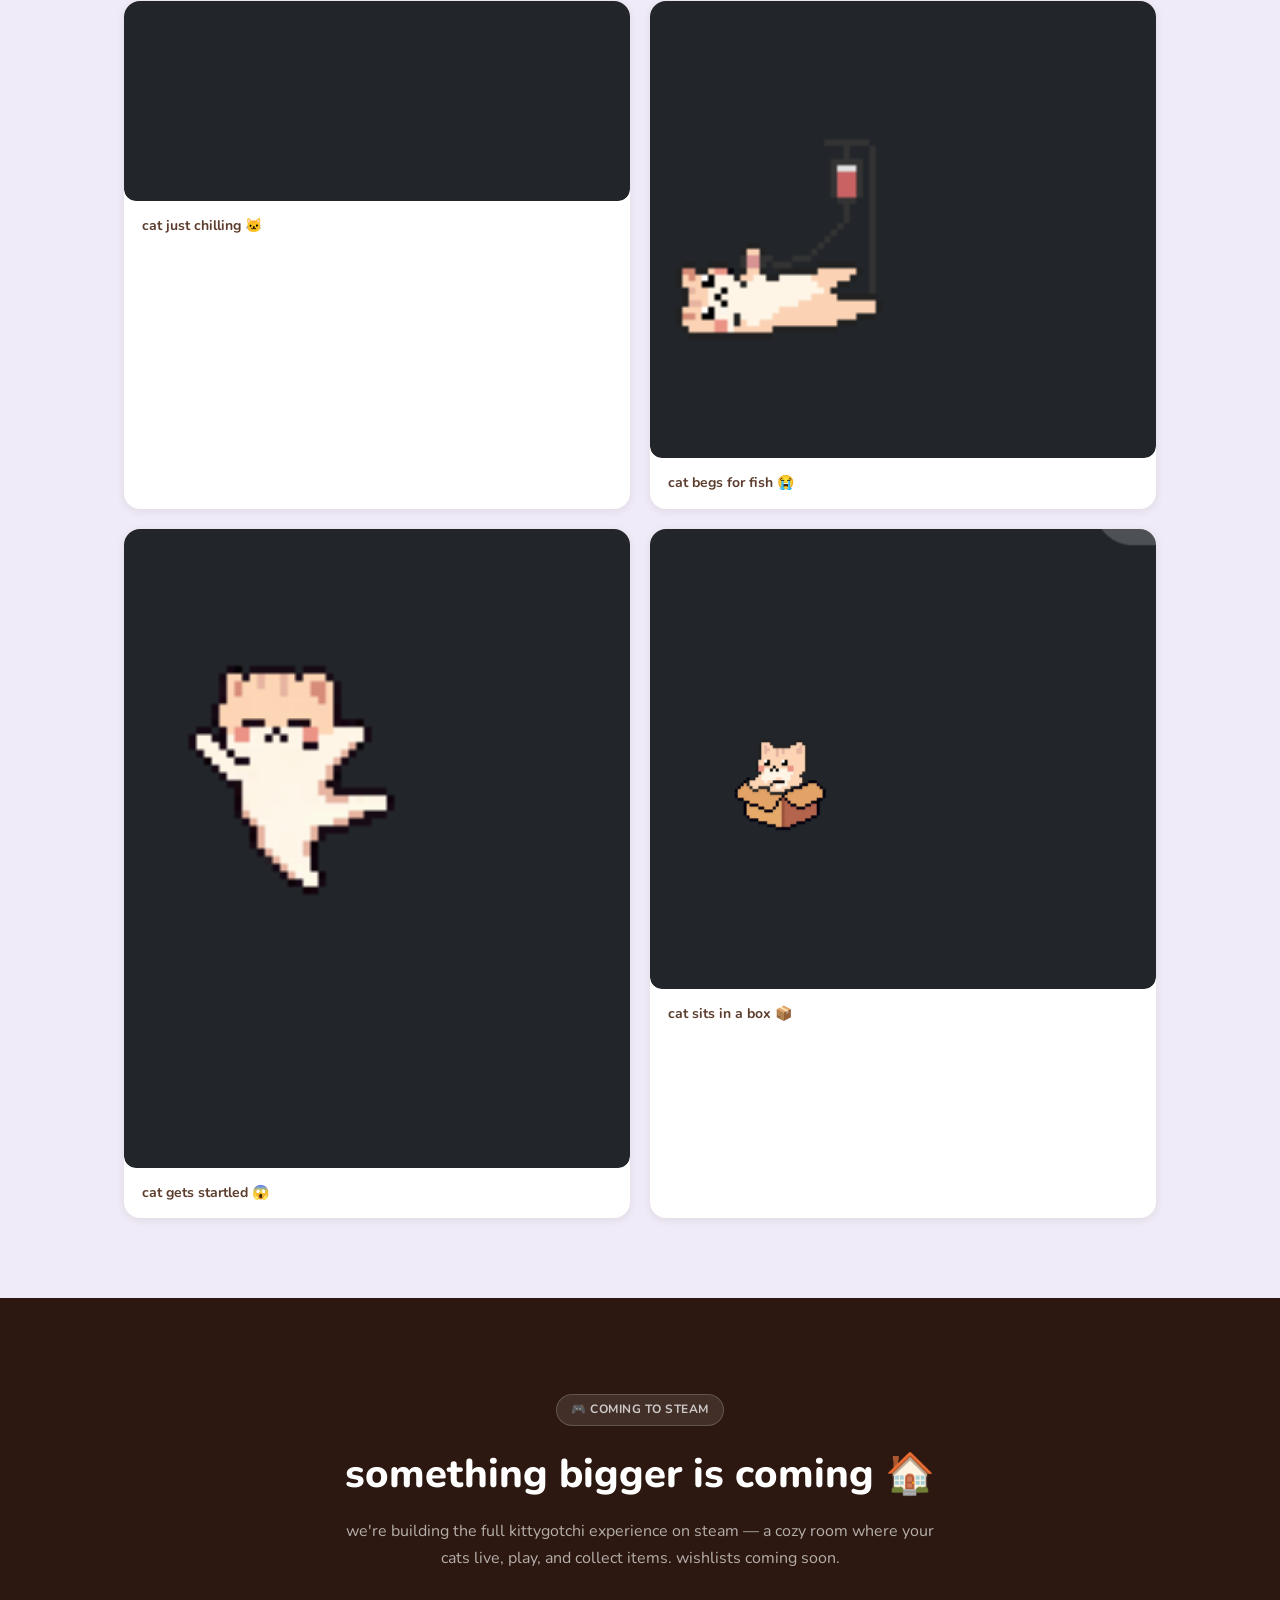
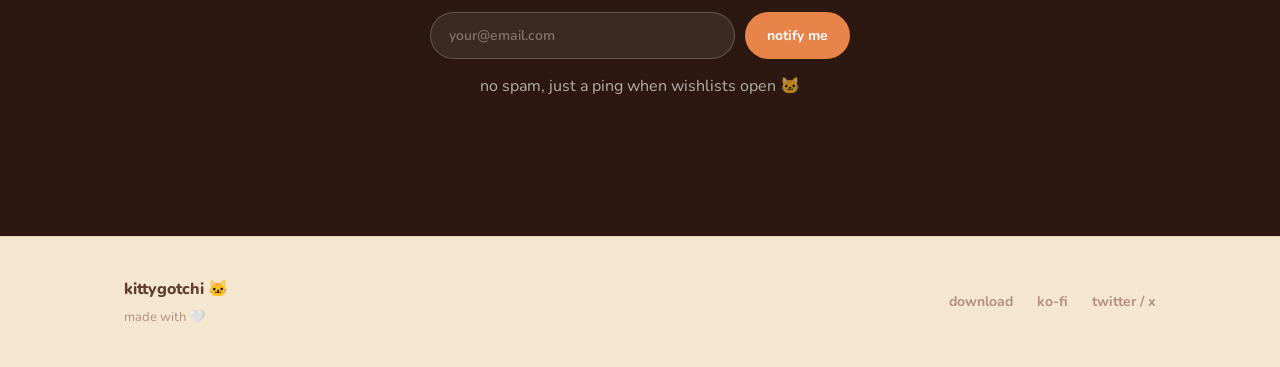
==== commit ad33716c: "add real cat screenshots to landing page" ====
--- a/index.html
+++ b/index.html
@@ -508,7 +508,7 @@
       </div>
 
       <div class="hero-media">
-        <img src="images/kittypic1.png" alt="kittygotchi in action" style="width:100%; max-width:640px; border-radius:16px; box-shadow:0 8px 32px rgba(0,0,0,0.15);">
+        <img src="images/popupimage.png" alt="kittygotchi popup" style="width:100%; max-width:640px; border-radius:16px; box-shadow:0 8px 32px rgba(0,0,0,0.15);">
       </div>
     </div>
   </section>
@@ -549,22 +549,30 @@
 
       <div class="moments-grid">
         <div class="moment-card">
-          <img src="images/kittypic1.png" alt="cat just chilling" style="width:100%; border-radius:12px;">
+          <div style="overflow:hidden; border-radius:12px;">
+            <img src="images/kittypic4.png" alt="cat just chilling" style="width:100%; height:200px; object-fit:cover; object-position:bottom right; border-radius:12px;">
+          </div>
           <div class="moment-caption">cat just chilling 🐱</div>
         </div>
 
         <div class="moment-card">
-          <img src="images/popupimage.png" alt="cat on the doodle" style="width:100%; border-radius:12px;">
-          <div class="moment-caption">cat on the doodle 🎉</div>
+          <div style="overflow:hidden; border-radius:12px;">
+            <img src="images/kitty starving.png" alt="cat begs for fish" style="width:100%; border-radius:12px;">
+          </div>
+          <div class="moment-caption">cat begs for fish 😭</div>
         </div>
 
         <div class="moment-card">
-          <img src="images/kittypic3.png" alt="cat gets startled" style="width:100%; border-radius:12px;">
+          <div style="overflow:hidden; border-radius:12px;">
+            <img src="images/kittypic3.png" alt="cat gets startled" style="width:100%; border-radius:12px;">
+          </div>
           <div class="moment-caption">cat gets startled 😱</div>
         </div>
 
         <div class="moment-card">
-          <img src="images/kittypic4.png" alt="cat sits in a box" style="width:100%; border-radius:12px;">
+          <div style="overflow:hidden; border-radius:12px;">
+            <img src="images/kitty in box.png" alt="cat sits in a box" style="width:100%; border-radius:12px;">
+          </div>
           <div class="moment-caption">cat sits in a box 📦</div>
         </div>
       </div>
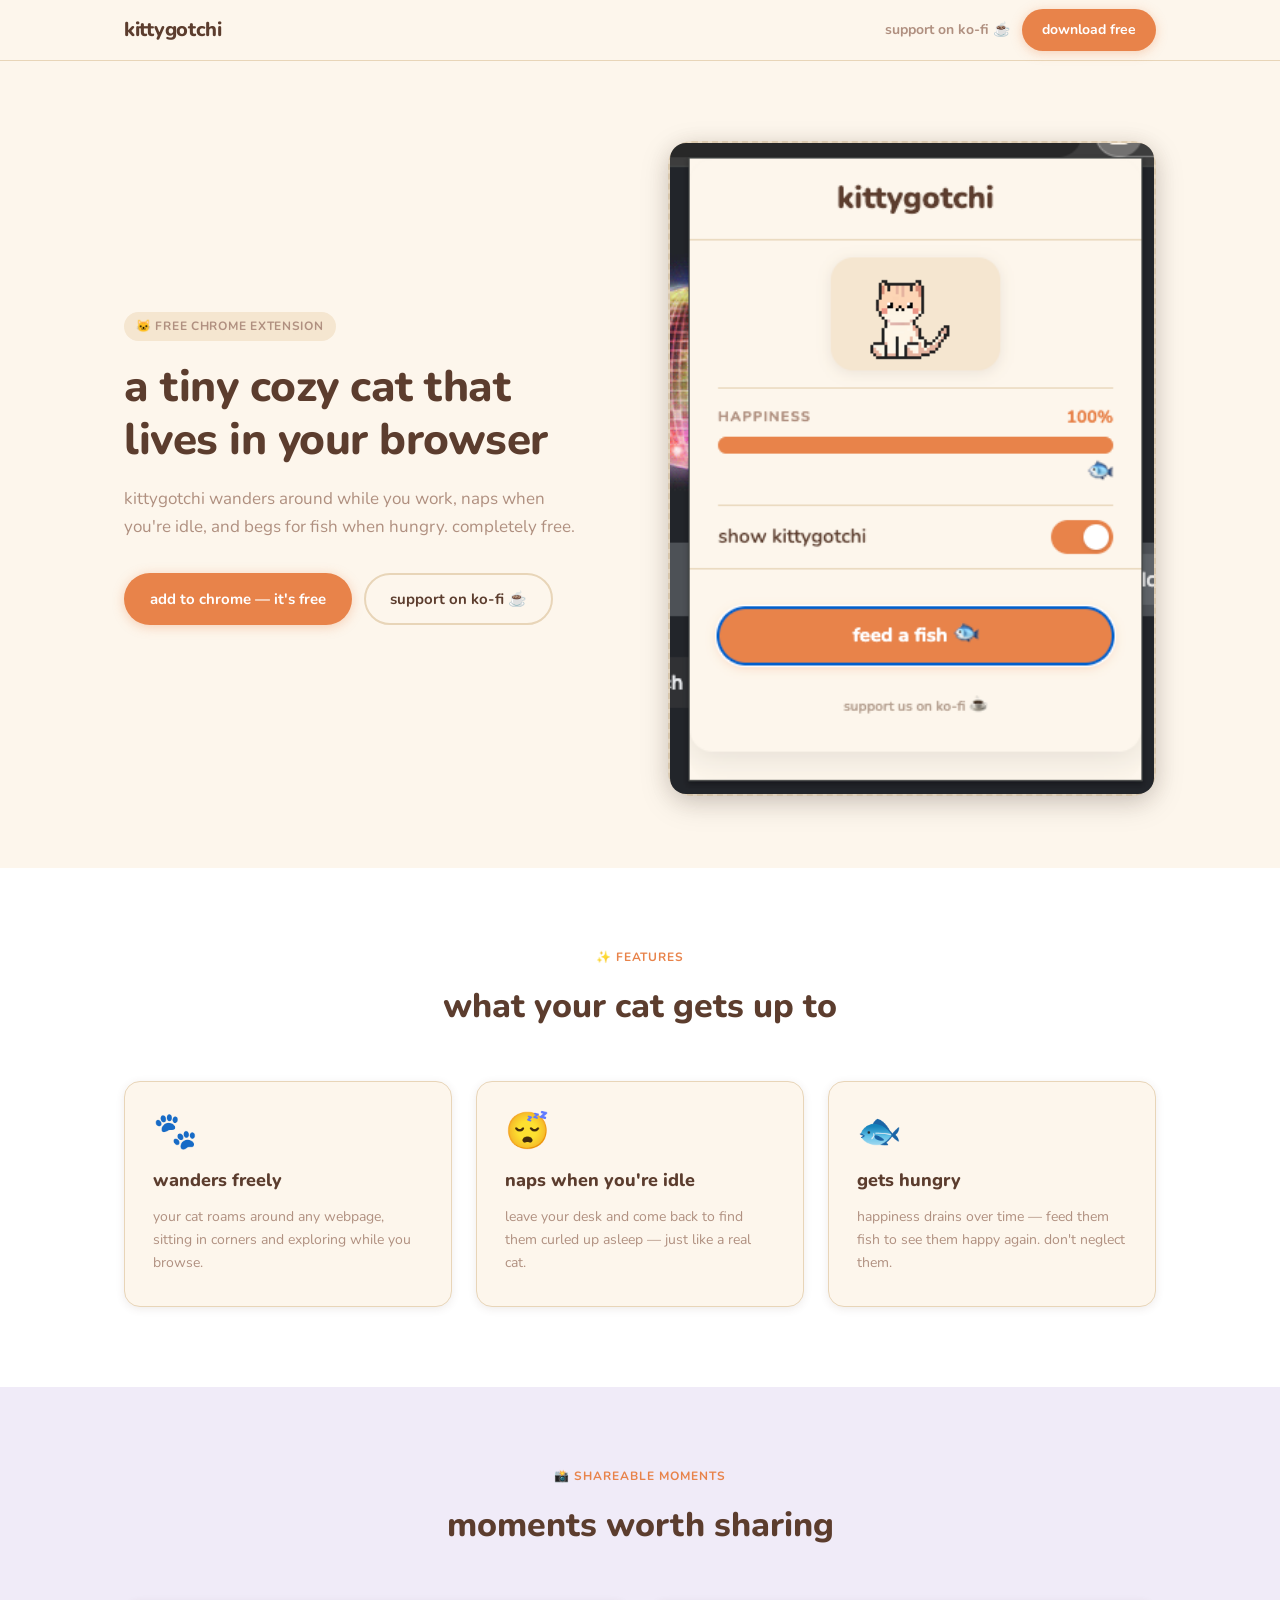
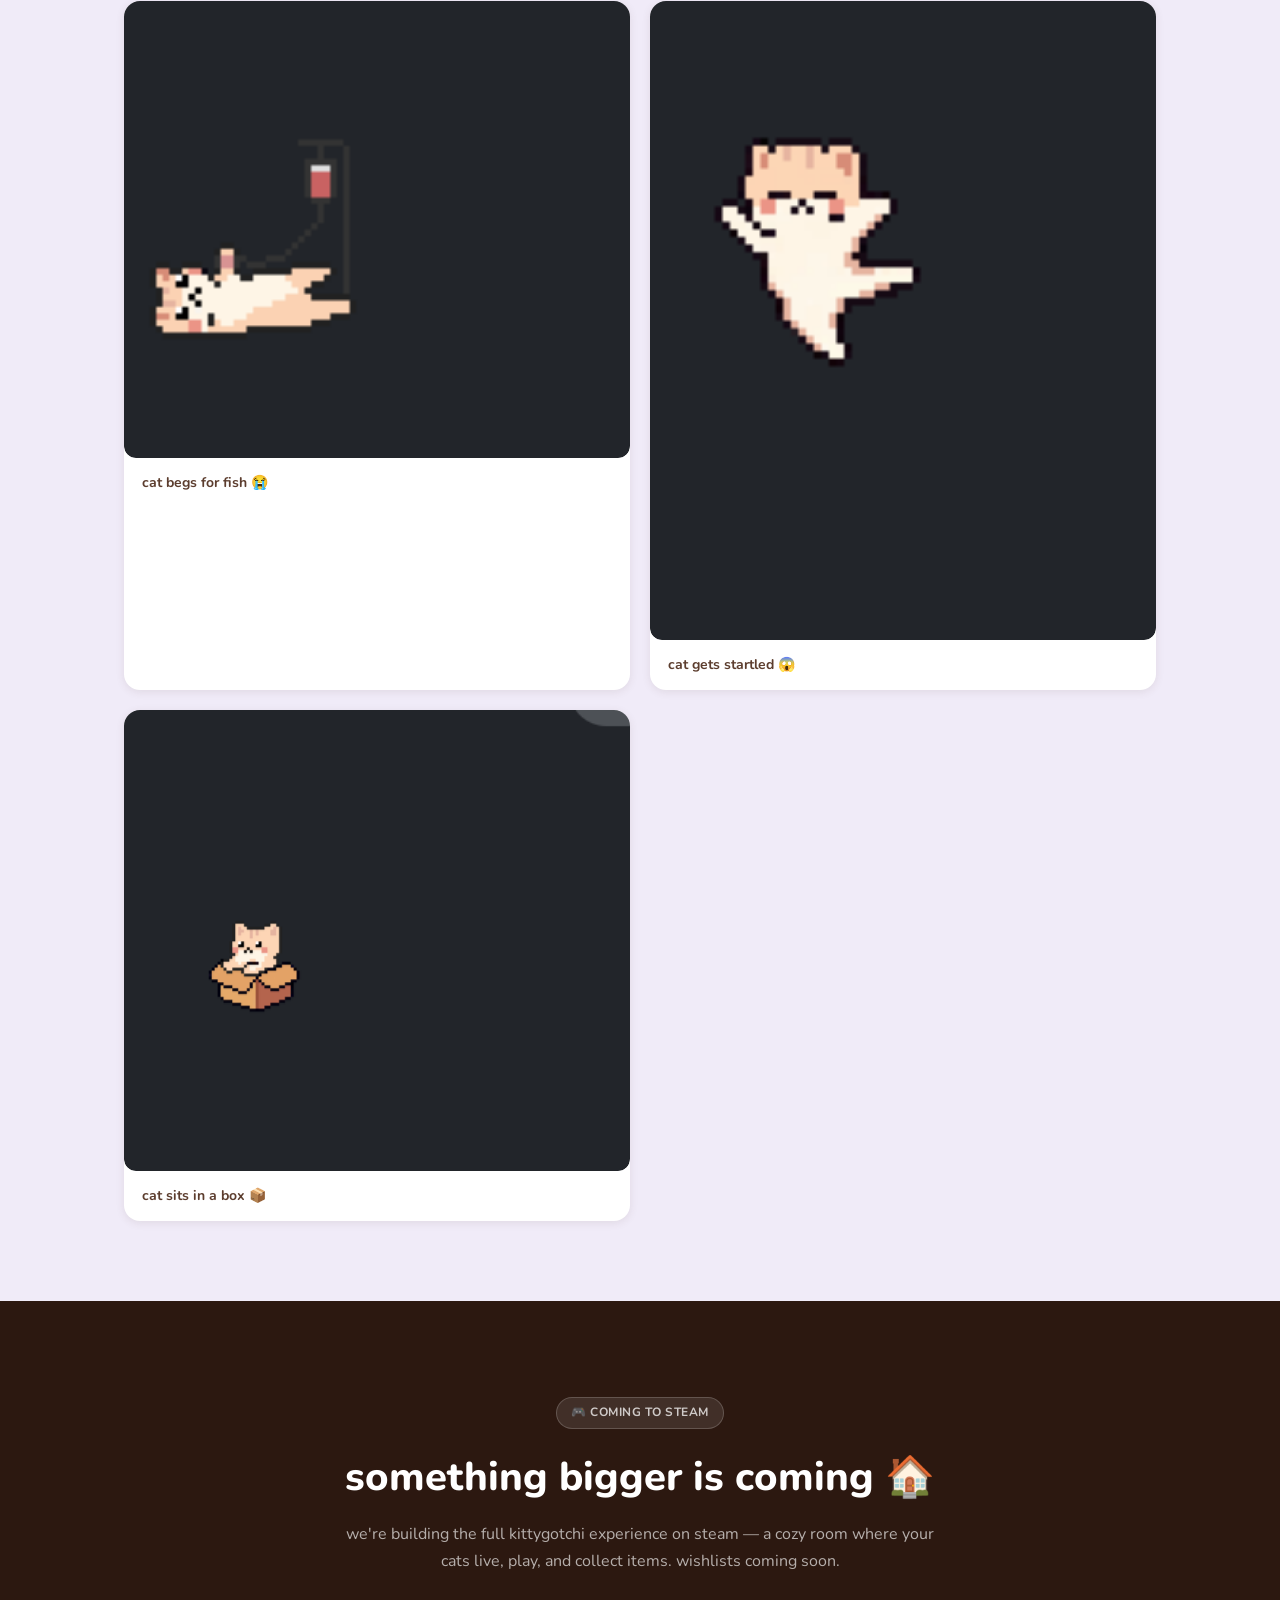
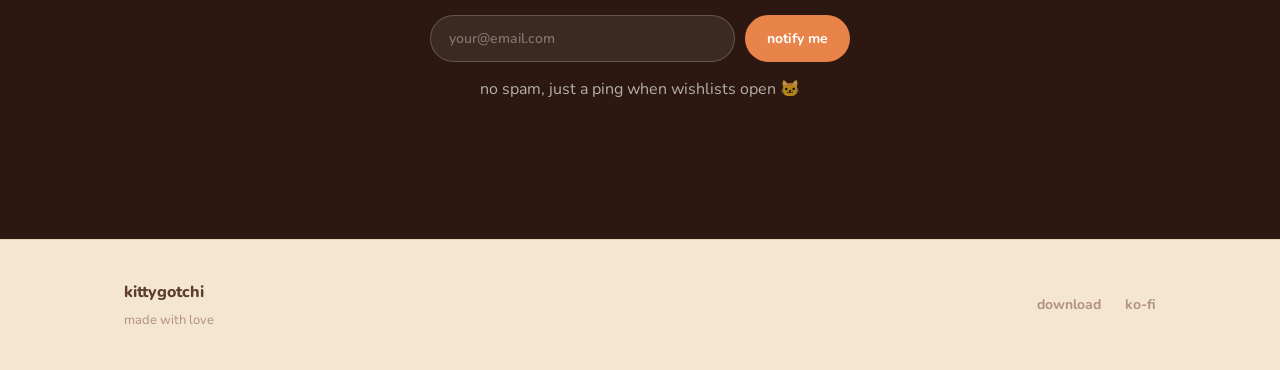
==== commit 710e0ad6: "polish landing page, fix formspree, remove twitter" ====
--- a/index.html
+++ b/index.html
@@ -475,7 +475,7 @@
   <!-- ── Nav ──────────────────────────────────────────────────────────────── -->
   <nav class="nav">
     <div class="container nav-inner">
-      <a href="/" class="nav-logo">kittygotchi 🐱</a>
+      <a href="/" class="nav-logo">kittygotchi</a>
       <div class="nav-links">
         <a href="https://ko-fi.com/kittygotchi" target="_blank" rel="noopener" class="nav-kofi">
           support on ko-fi ☕
@@ -550,13 +550,6 @@
       <div class="moments-grid">
         <div class="moment-card">
           <div style="overflow:hidden; border-radius:12px;">
-            <img src="images/kittypic4.png" alt="cat just chilling" style="width:100%; height:200px; object-fit:cover; object-position:bottom right; border-radius:12px;">
-          </div>
-          <div class="moment-caption">cat just chilling 🐱</div>
-        </div>
-
-        <div class="moment-card">
-          <div style="overflow:hidden; border-radius:12px;">
             <img src="images/kitty starving.png" alt="cat begs for fish" style="width:100%; border-radius:12px;">
           </div>
           <div class="moment-caption">cat begs for fish 😭</div>
@@ -592,7 +585,7 @@
 
         <form
           class="steam-form"
-          action="https://formspree.io/f/placeholder"
+          action="https://formspree.io/f/maqkgzgy"
           method="POST"
           id="waitlist-form"
         >
@@ -615,13 +608,13 @@
   <footer class="footer">
     <div class="container footer-inner">
       <div>
-        <div class="footer-brand">kittygotchi 🐱</div>
-        <div class="footer-made">made with 🤍</div>
+        <div class="footer-brand">kittygotchi</div>
+        <div class="footer-made">made with love</div>
       </div>
       <nav class="footer-links" aria-label="Footer links">
         <a href="https://chromewebstore.google.com">download</a>
         <a href="https://ko-fi.com/kittygotchi" target="_blank" rel="noopener">ko-fi</a>
-        <a href="https://twitter.com/kittygotchi" target="_blank" rel="noopener">twitter / x</a>
+        <!-- tiktok and instagram coming soon -->
       </nav>
     </div>
   </footer>
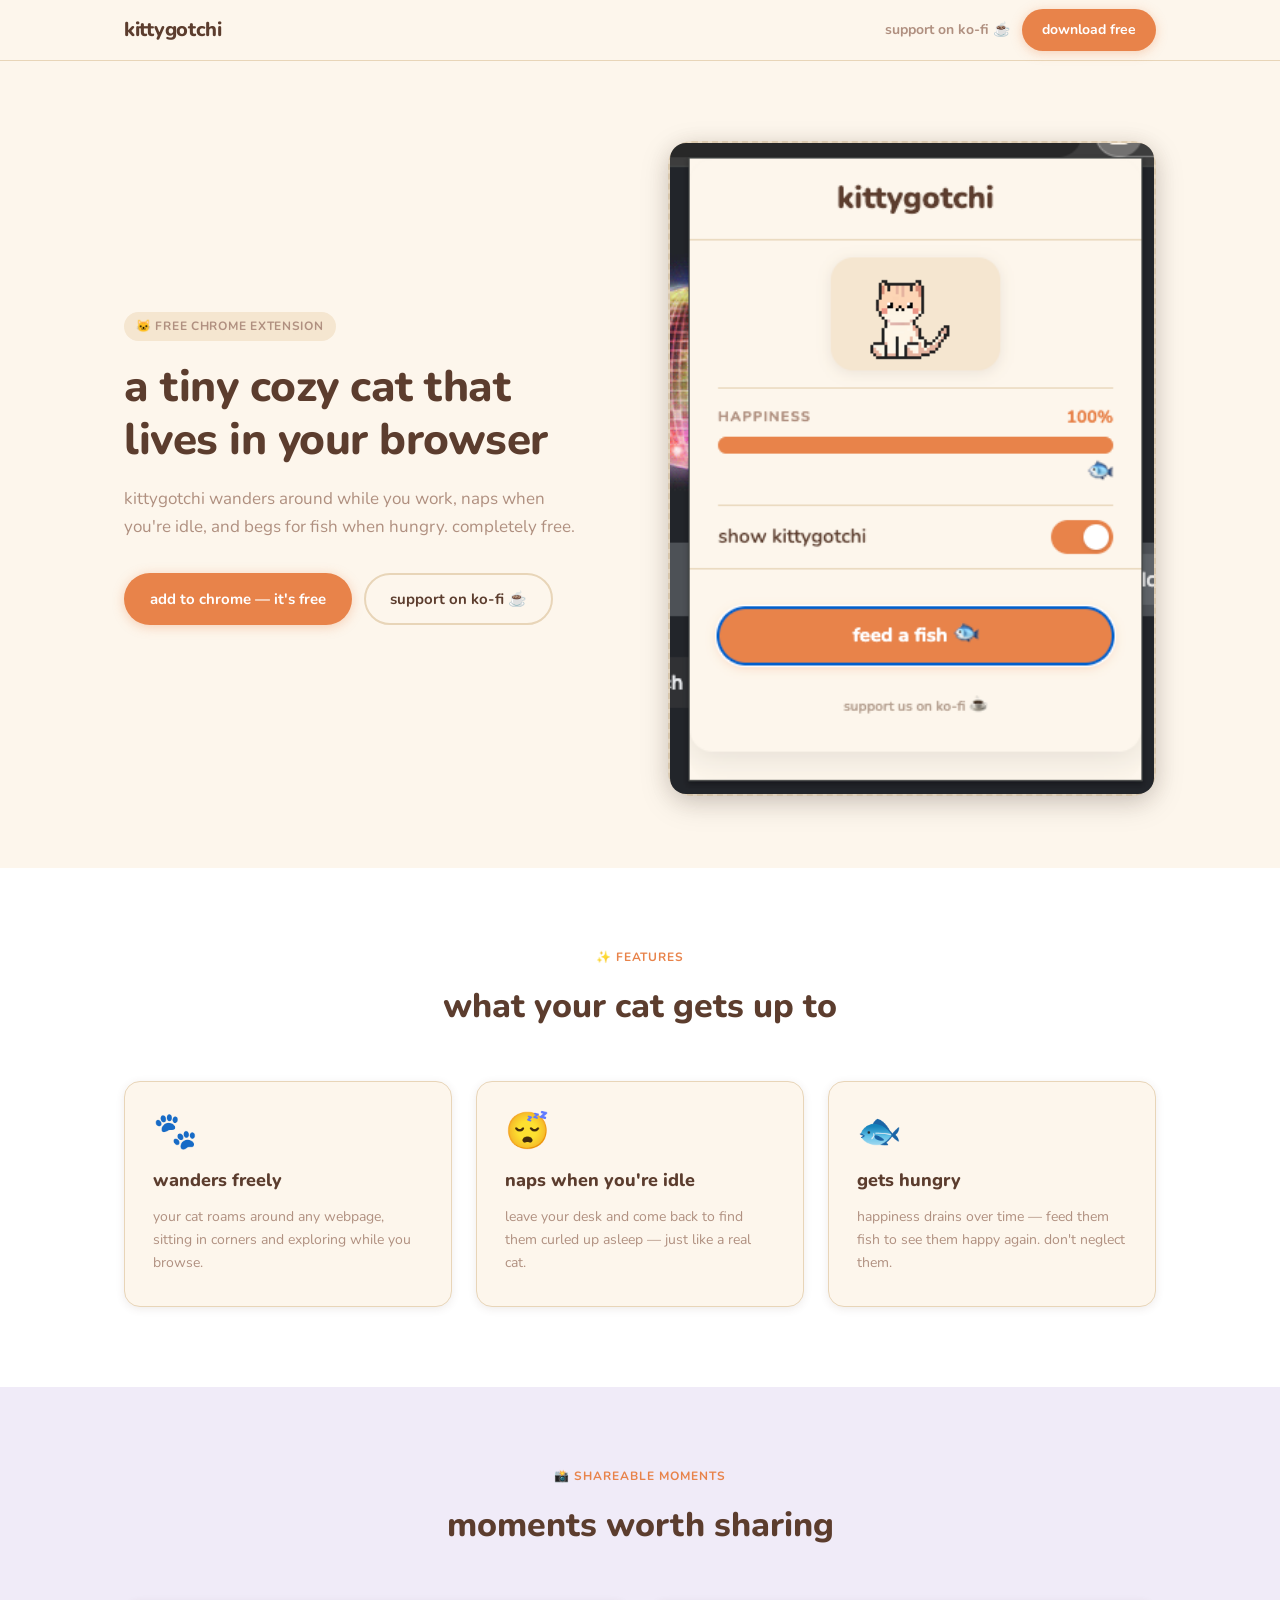
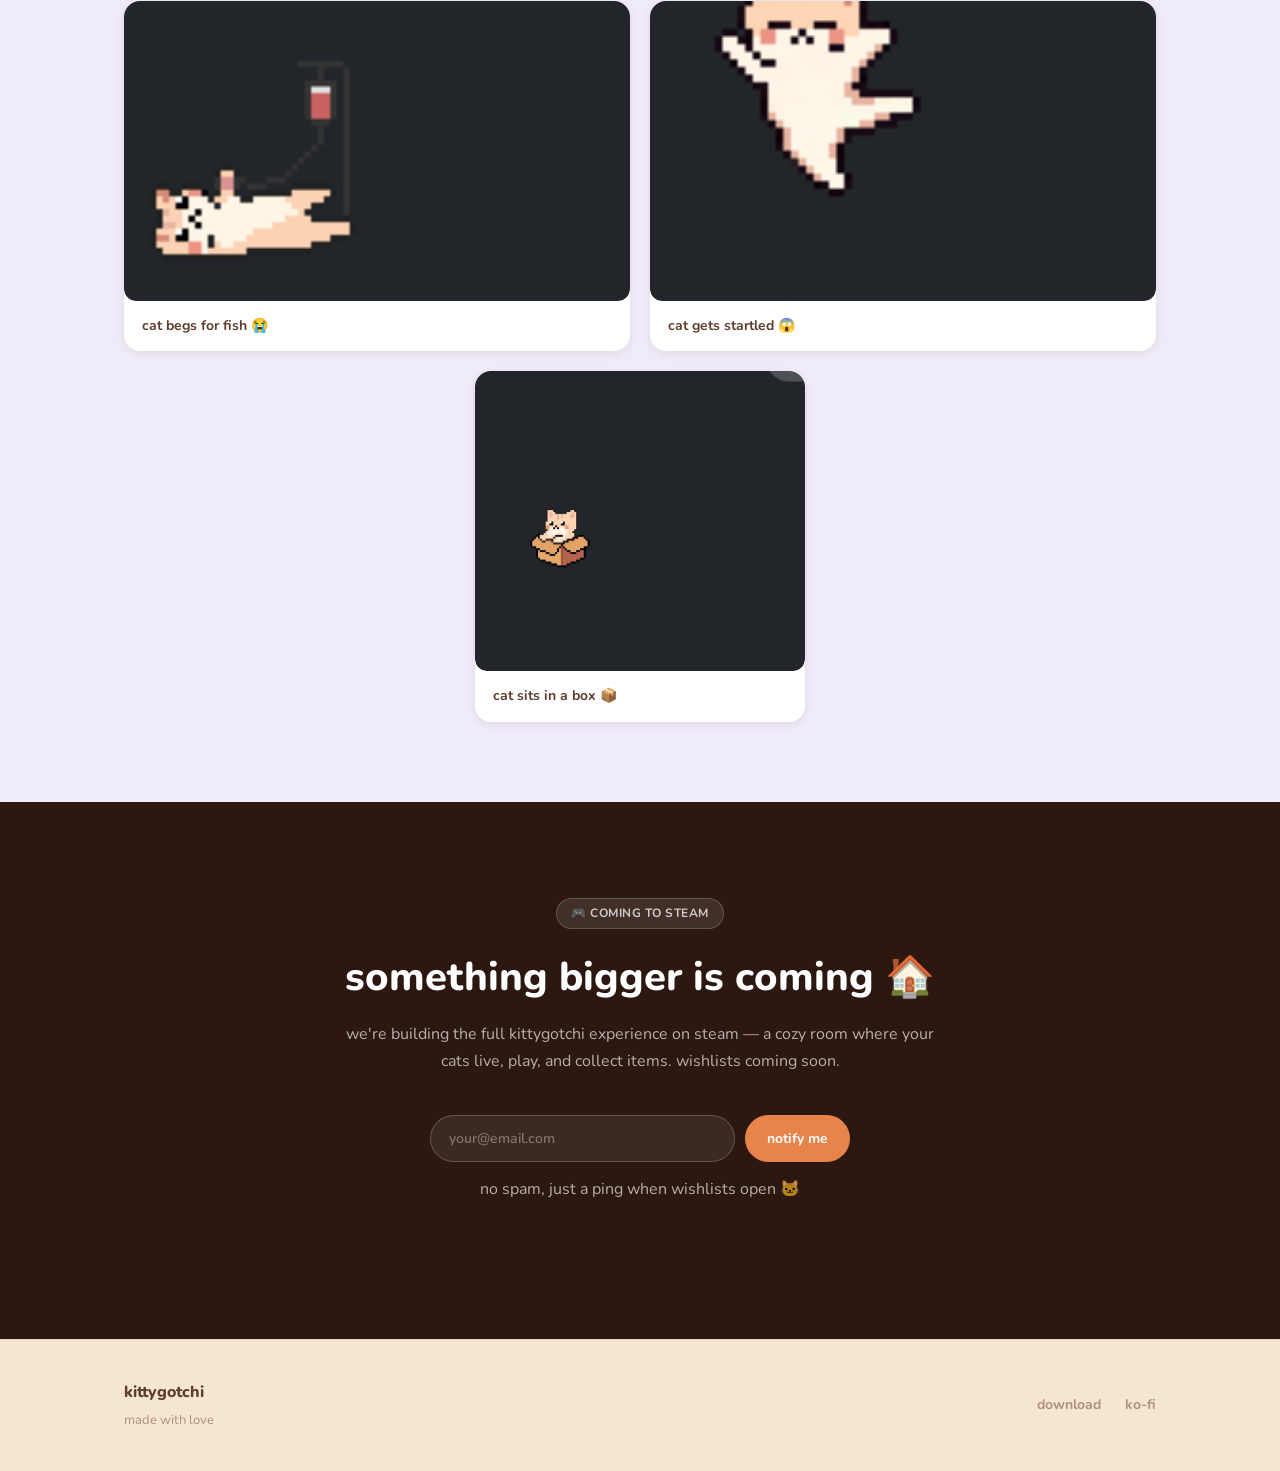
==== commit 6eadd3fd: "fix viral moments card layout" ====
--- a/index.html
+++ b/index.html
@@ -301,6 +301,12 @@
   justify-content: center;
   font-size: 36px;
   border-bottom: 1px solid var(--border);
+}
+
+.moments-grid .moment-card:last-child {
+  grid-column: 1 / -1;
+  max-width: 50%;
+  margin: 0 auto;
 }
 
 .moment-caption {
@@ -550,21 +556,21 @@
       <div class="moments-grid">
         <div class="moment-card">
           <div style="overflow:hidden; border-radius:12px;">
-            <img src="images/kitty starving.png" alt="cat begs for fish" style="width:100%; border-radius:12px;">
+            <img src="images/kitty starving.png" alt="cat begs for fish" style="width:100%; height:300px; object-fit:cover; object-position:center; border-radius:12px;">
           </div>
           <div class="moment-caption">cat begs for fish 😭</div>
         </div>
 
         <div class="moment-card">
           <div style="overflow:hidden; border-radius:12px;">
-            <img src="images/kittypic3.png" alt="cat gets startled" style="width:100%; border-radius:12px;">
+            <img src="images/kittypic3.png" alt="cat gets startled" style="width:100%; height:300px; object-fit:cover; object-position:center; border-radius:12px;">
           </div>
           <div class="moment-caption">cat gets startled 😱</div>
         </div>
 
         <div class="moment-card">
           <div style="overflow:hidden; border-radius:12px;">
-            <img src="images/kitty in box.png" alt="cat sits in a box" style="width:100%; border-radius:12px;">
+            <img src="images/kitty in box.png" alt="cat sits in a box" style="width:100%; height:300px; object-fit:cover; object-position:center; border-radius:12px;">
           </div>
           <div class="moment-caption">cat sits in a box 📦</div>
         </div>
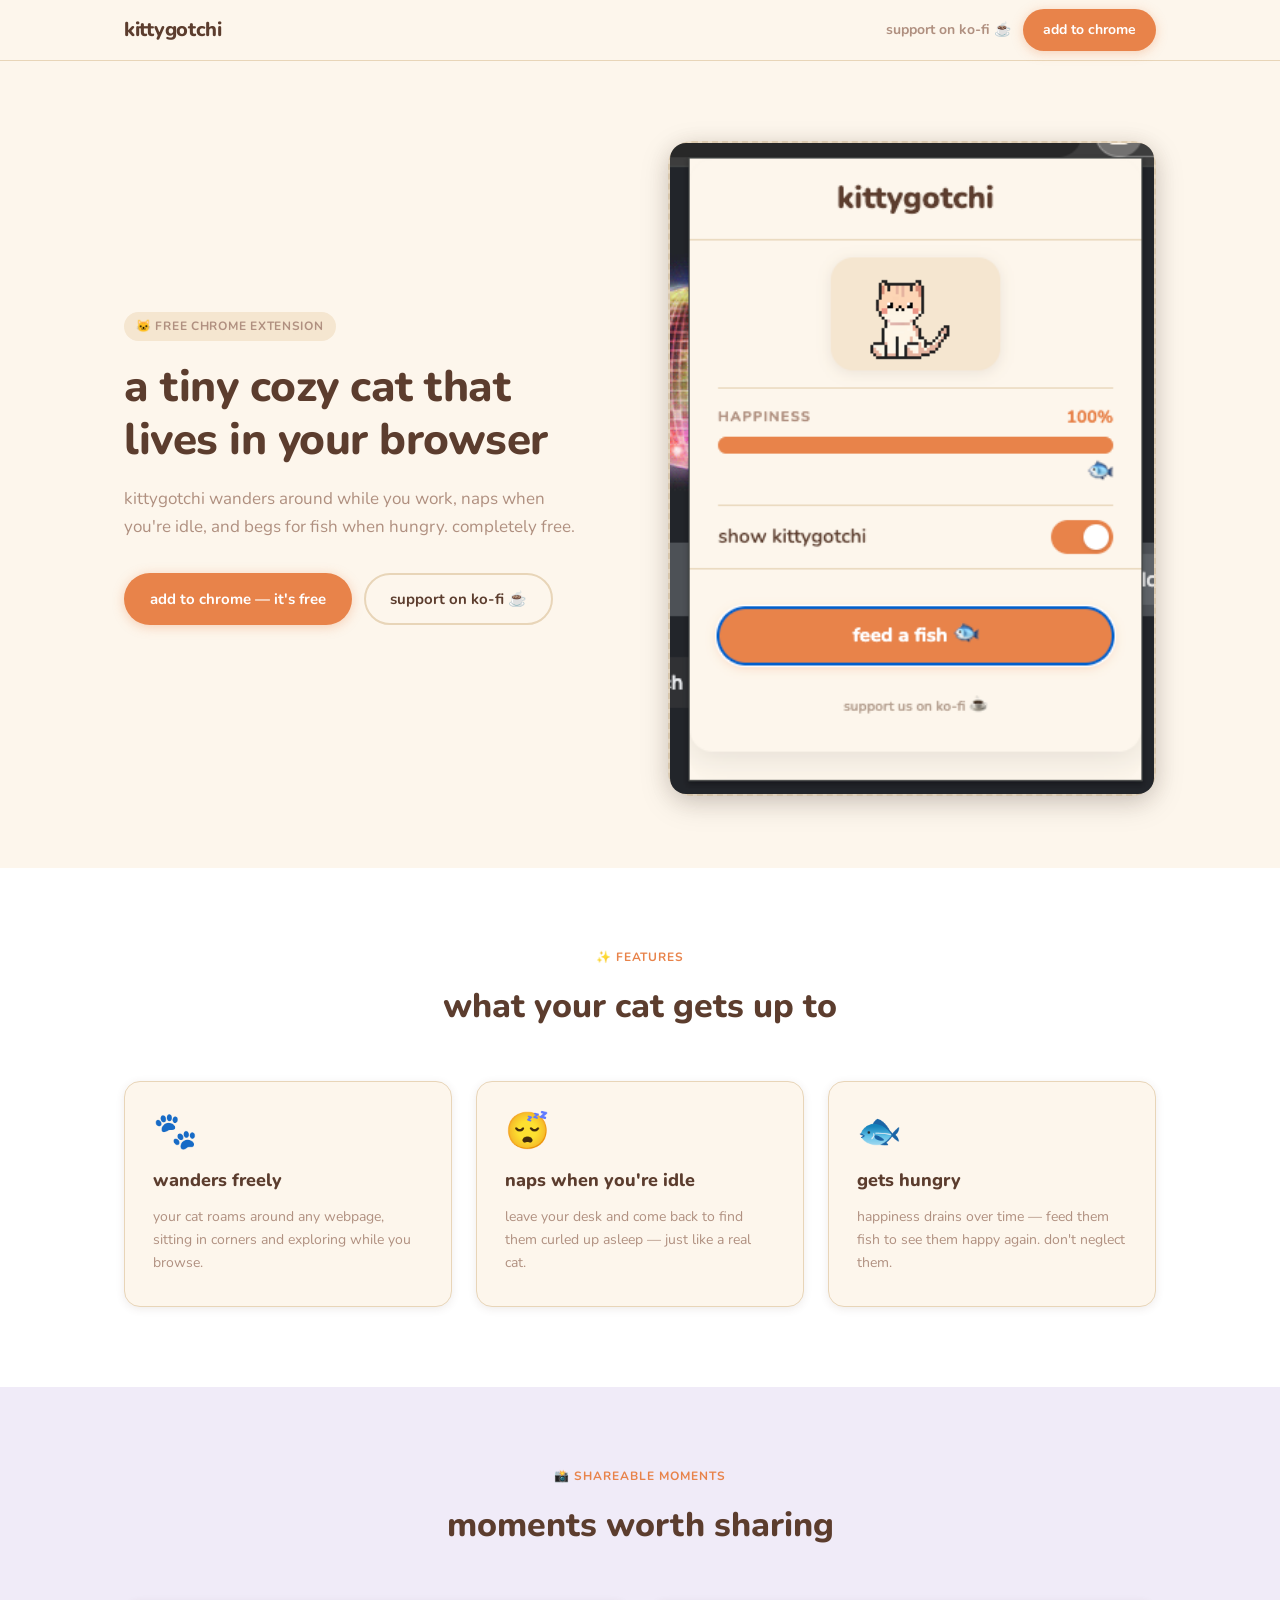
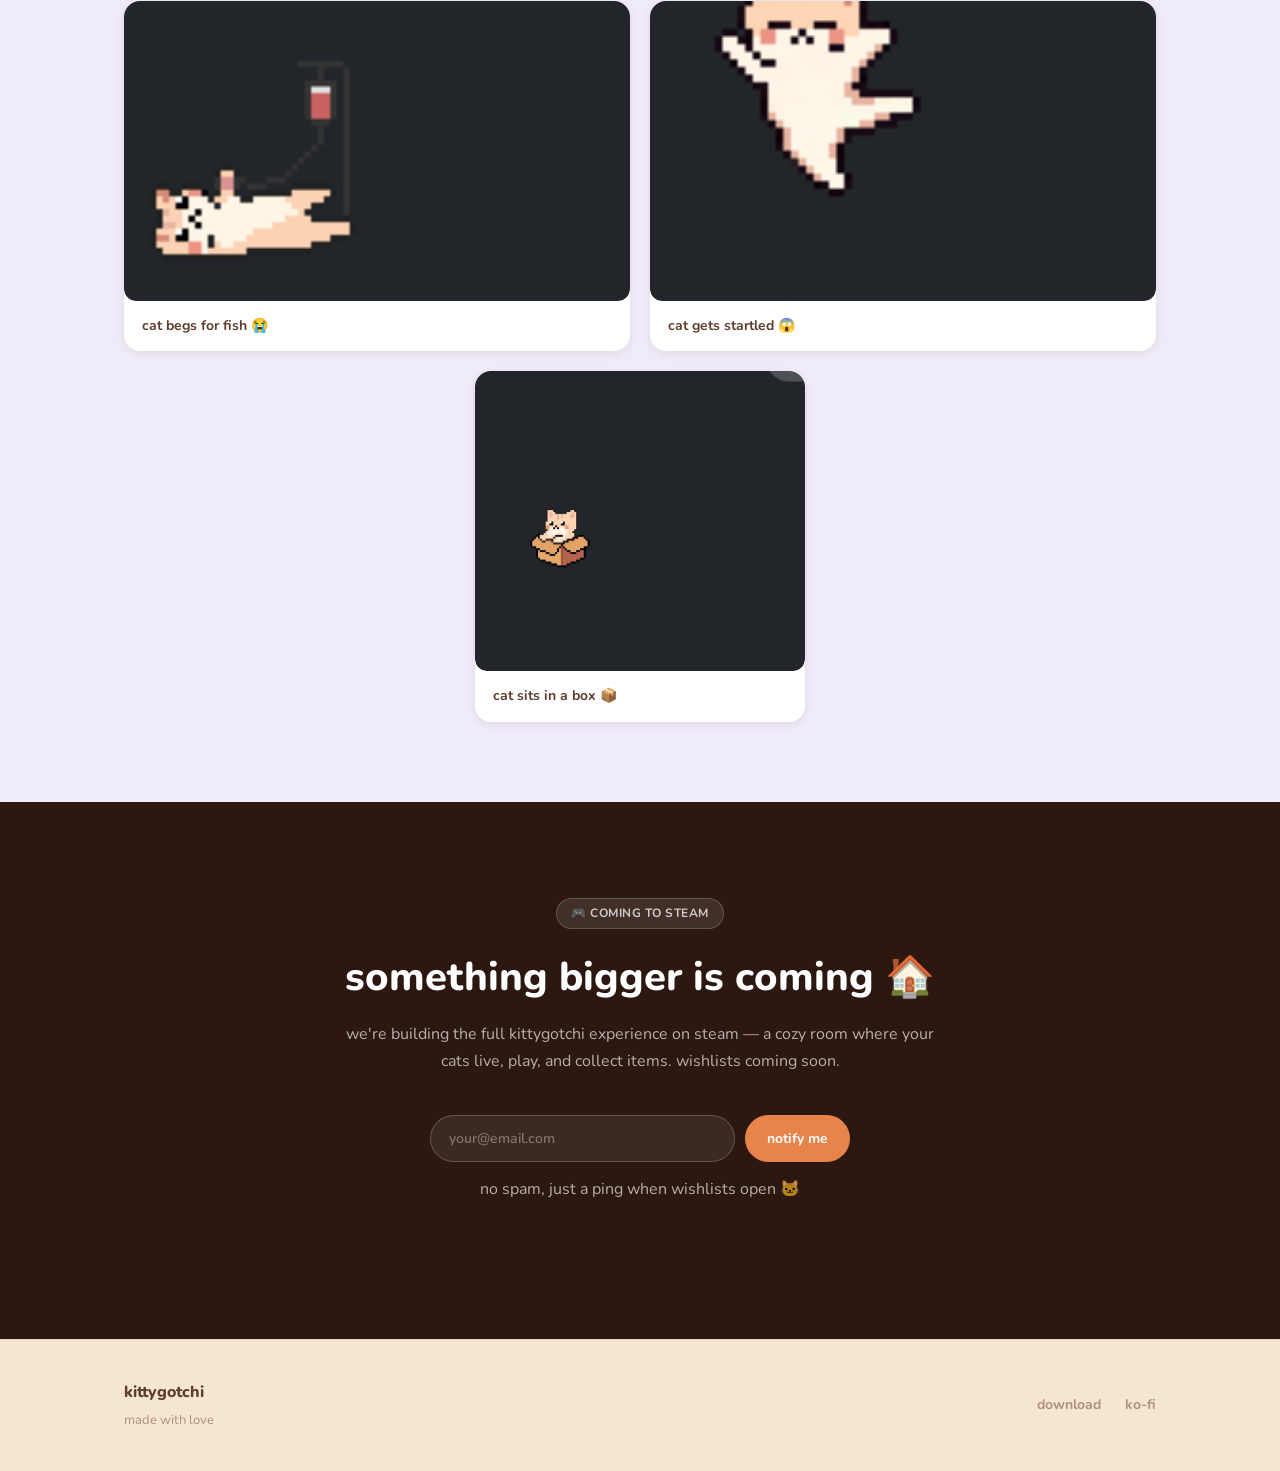
==== commit 92752cac: "add real chrome web store link" ====
--- a/index.html
+++ b/index.html
@@ -486,8 +486,8 @@
         <a href="https://ko-fi.com/kittygotchi" target="_blank" rel="noopener" class="nav-kofi">
           support on ko-fi ☕
         </a>
-        <a href="https://chromewebstore.google.com" class="btn btn-primary nav-download">
-          download free
+        <a href="https://chromewebstore.google.com/detail/kittygotchi/ochbgdciabahbpodddddaocahmgllhpj" class="btn btn-primary nav-download">
+          add to chrome
         </a>
       </div>
     </div>
@@ -504,7 +504,7 @@
           and begs for fish when hungry. completely free.
         </p>
         <div class="hero-cta">
-          <a href="https://chromewebstore.google.com" class="btn btn-primary">
+          <a href="https://chromewebstore.google.com/detail/kittygotchi/ochbgdciabahbpodddddaocahmgllhpj" class="btn btn-primary">
             add to chrome — it's free
           </a>
           <a href="https://ko-fi.com/kittygotchi" target="_blank" rel="noopener" class="btn btn-outline">
